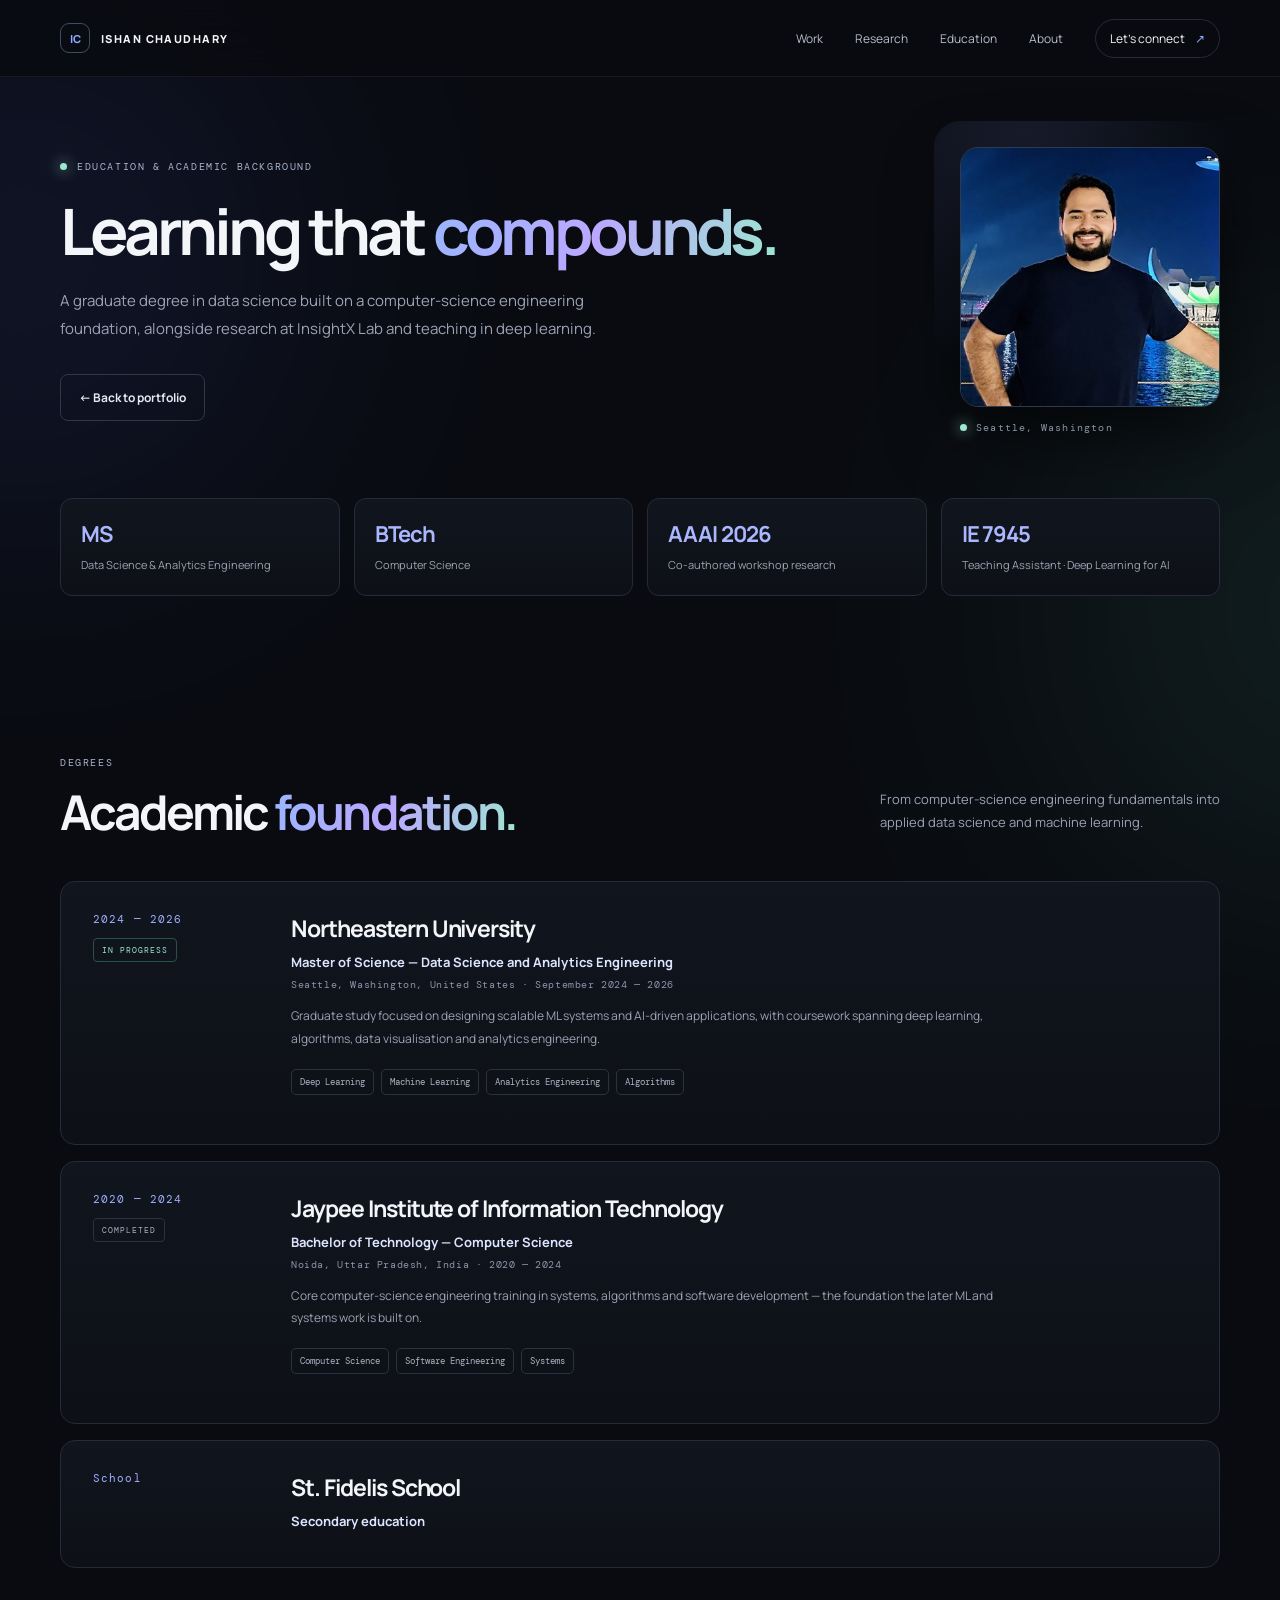
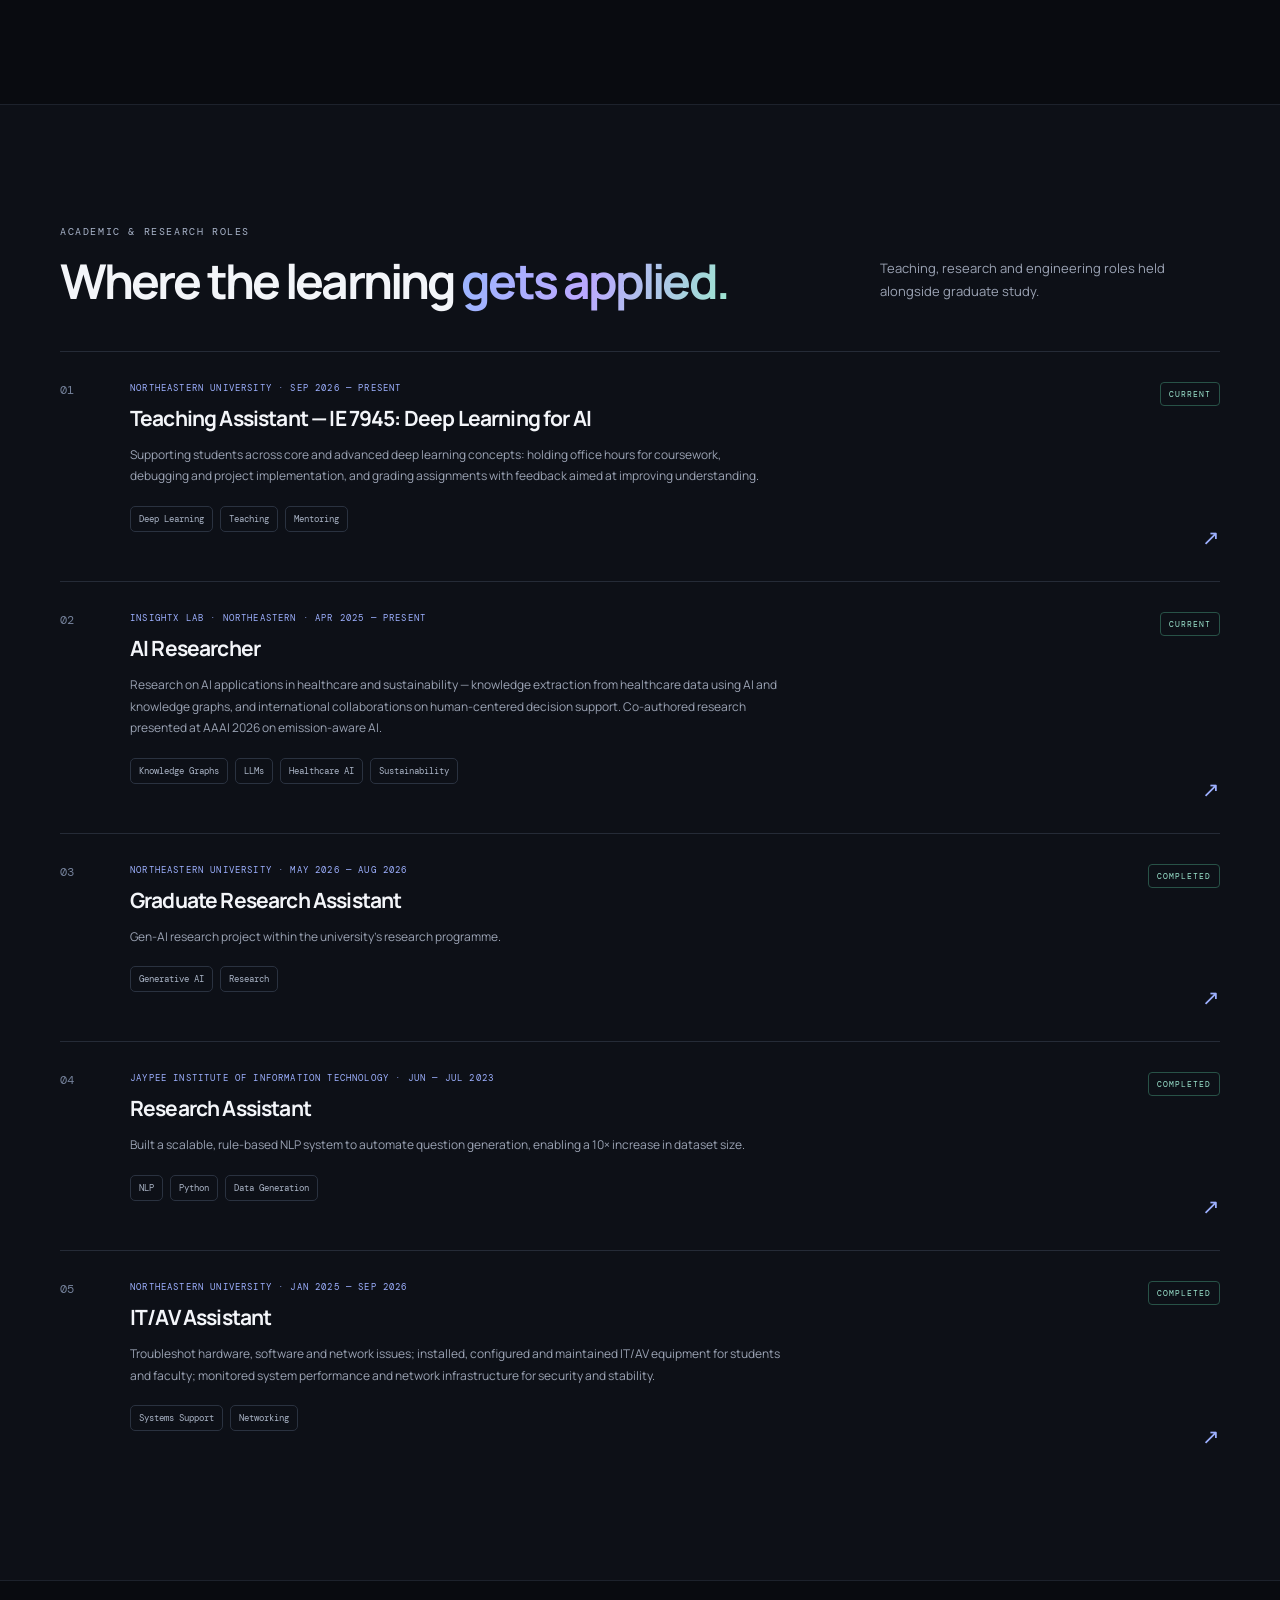
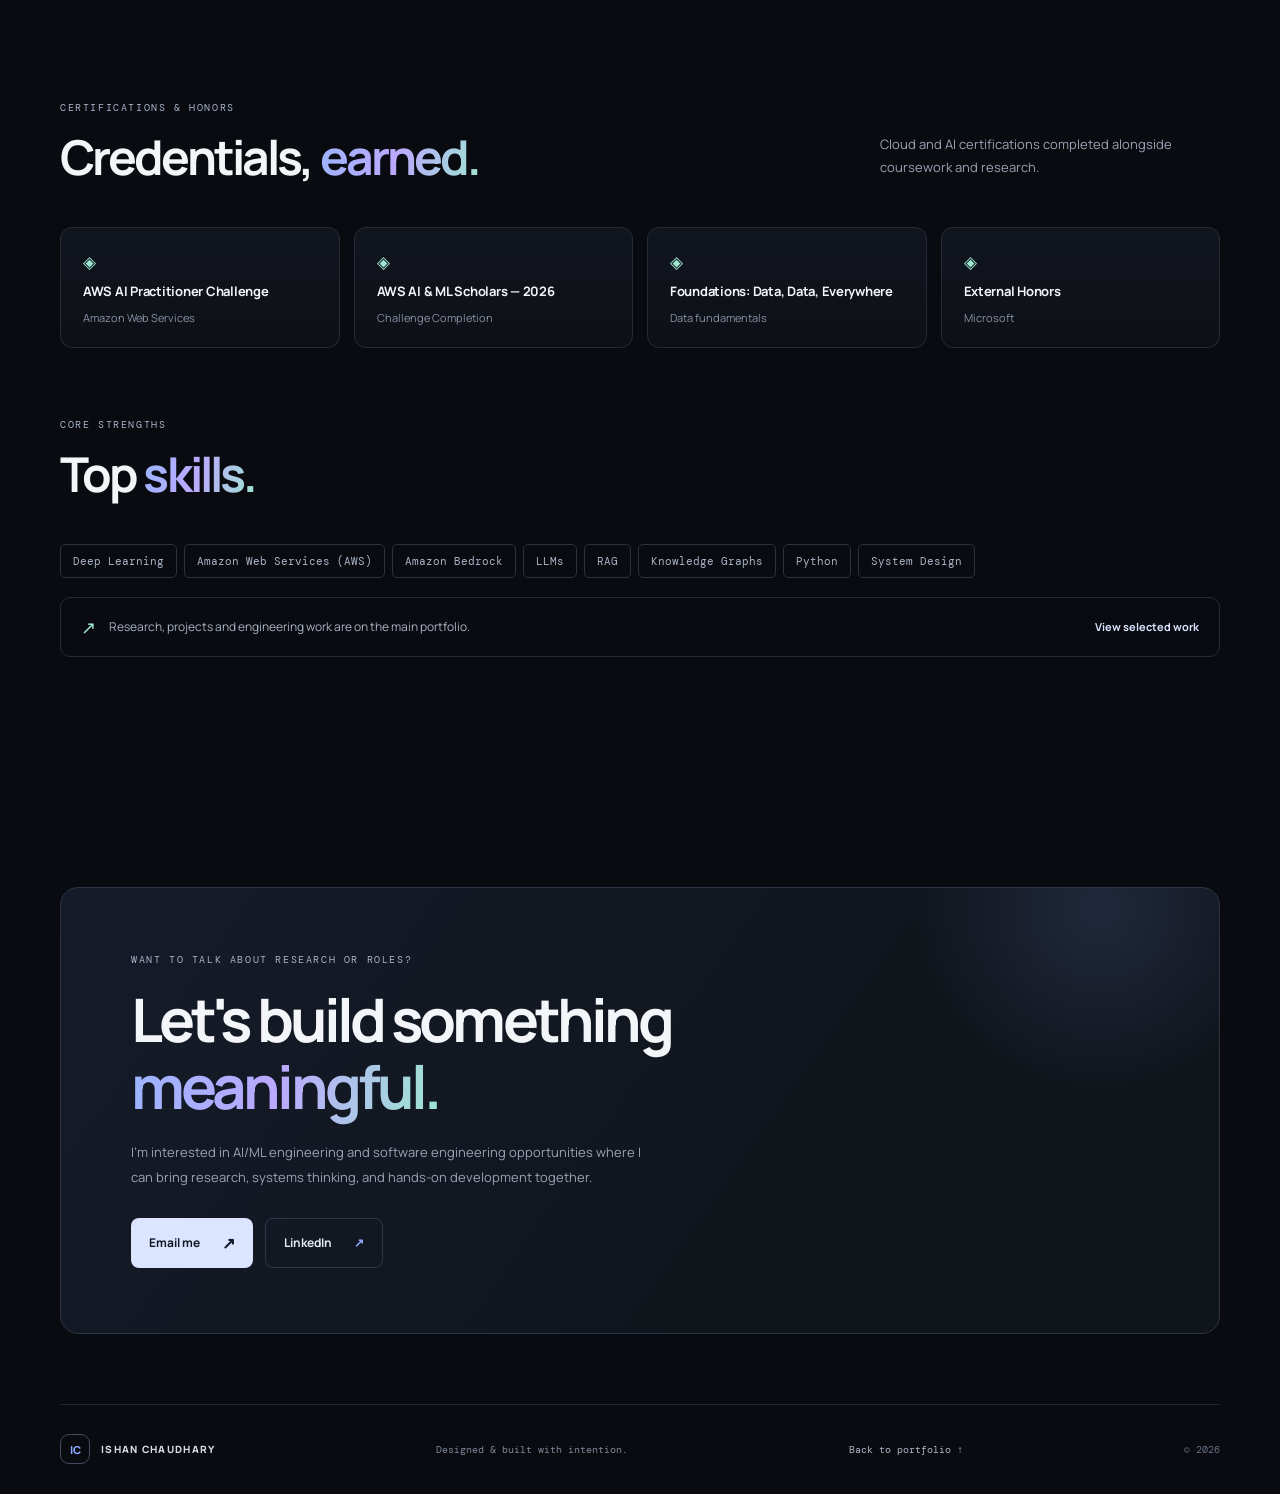
==== education.html @ f647a246 "Add portrait and a dedicated education page - Add a profile portrait to the About section and the ne" ====
<!DOCTYPE html>
<html lang="en">
<head>
  <meta charset="UTF-8" />
  <meta name="viewport" content="width=device-width, initial-scale=1.0" />
  <meta name="description" content="Education, academic roles, research and certifications — Ishan Chaudhary, MS Data Science & Analytics Engineering at Northeastern University." />
  <title>Education | Ishan Chaudhary</title>
  <link rel="preconnect" href="https://fonts.googleapis.com">
  <link rel="preconnect" href="https://fonts.gstatic.com" crossorigin>
  <link href="https://fonts.googleapis.com/css2?family=DM+Mono:wght@400;500&family=Manrope:wght@400;500;600;700;800&display=swap" rel="stylesheet">
  <link rel="canonical" href="https://ishan2oo1.github.io/education.html" />
  <meta name="theme-color" content="#090b10" />
  <meta name="author" content="Ishan Chaudhary" />

  <meta property="og:type" content="profile" />
  <meta property="og:title" content="Education | Ishan Chaudhary" />
  <meta property="og:description" content="MS in Data Science & Analytics Engineering at Northeastern University, academic roles, research and certifications." />
  <meta property="og:url" content="https://ishan2oo1.github.io/education.html" />
  <meta property="og:image" content="https://ishan2oo1.github.io/preview.png" />
  <meta name="twitter:card" content="summary_large_image" />

  <link rel="icon" href="data:image/svg+xml,%3Csvg xmlns='http://www.w3.org/2000/svg' viewBox='0 0 64 64'%3E%3Crect width='64' height='64' rx='14' fill='%23090b10'/%3E%3Crect x='1.5' y='1.5' width='61' height='61' rx='13' fill='none' stroke='%23424b61' stroke-width='3'/%3E%3Ctext x='32' y='43' font-family='Helvetica,Arial,sans-serif' font-size='27' font-weight='bold' fill='%238da9ff' text-anchor='middle'%3EIC%3C/text%3E%3C/svg%3E" />
  <link rel="stylesheet" href="styles.css" />
  <noscript>
    <style>.reveal{opacity:1!important;transform:none!important}.ticker-track{animation:none}</style>
  </noscript>
</head>
<body>
  <a class="skip-link" href="#main">Skip to content</a>
  <div class="ambient ambient-one"></div><div class="ambient ambient-two"></div>

  <header class="nav-wrap">
    <nav class="nav container">
      <a class="brand" href="index.html"><span class="brand-mark">IC</span><span>ISHAN CHAUDHARY</span></a>
      <div class="nav-links">
        <a href="index.html#work">Work</a><a href="index.html#research">Research</a>
        <a href="education.html" aria-current="page">Education</a><a href="index.html#about">About</a>
        <a href="index.html#contact" class="nav-cta">Let's connect <span>↗</span></a>
      </div>
      <button class="menu-toggle" aria-label="Toggle navigation">☰</button>
    </nav>
  </header>

  <main id="main">

    <!-- ===== Page header ===== -->
    <section class="section container page-head-section">
      <div class="page-head reveal">
        <div class="page-head-copy">
          <div class="eyebrow"><span class="status-dot"></span> EDUCATION &amp; ACADEMIC BACKGROUND</div>
          <h1 class="page-title">Learning that <span class="gradient-text">compounds.</span></h1>
          <p class="page-lede">A graduate degree in data science built on a computer-science engineering foundation, alongside research at InsightX Lab and teaching in deep learning.</p>
          <a class="button button-ghost page-back" href="index.html">← Back to portfolio</a>
        </div>
        <figure class="portrait portrait-lg">
          <img src="profile.jpg" srcset="profile-sm.jpg 400w, profile.jpg 800w"
               sizes="(max-width:800px) 180px, 260px" width="800" height="800"
               loading="eager" decoding="async" alt="Ishan Chaudhary" />
          <figcaption><span class="portrait-dot"></span>Seattle, Washington</figcaption>
        </figure>
      </div>

      <div class="edu-stats reveal">
        <div class="edu-stat"><b>MS</b><span>Data Science &amp; Analytics Engineering</span></div>
        <div class="edu-stat"><b>BTech</b><span>Computer Science</span></div>
        <div class="edu-stat"><b>AAAI 2026</b><span>Co-authored workshop research</span></div>
        <div class="edu-stat"><b>IE 7945</b><span>Teaching Assistant · Deep Learning for AI</span></div>
      </div>
    </section>

    <!-- ===== Degrees ===== -->
    <section class="section container" id="degrees">
      <div class="section-head reveal">
        <div><div class="eyebrow">DEGREES</div><h2>Academic <span class="gradient-text">foundation.</span></h2></div>
        <p>From computer-science engineering fundamentals into applied data science and machine learning.</p>
      </div>

      <article class="edu-card reveal">
        <div class="edu-card-side">
          <span class="edu-years">2024 — 2026</span>
          <span class="edu-badge">IN PROGRESS</span>
        </div>
        <div class="edu-card-main">
          <h3>Northeastern University</h3>
          <p class="edu-degree">Master of Science — Data Science and Analytics Engineering</p>
          <p class="edu-place">Seattle, Washington, United States · September 2024 — 2026</p>
          <p>Graduate study focused on designing scalable ML systems and AI-driven applications, with coursework spanning deep learning, algorithms, data visualisation and analytics engineering.</p>
          <div class="tags"><span>Deep Learning</span><span>Machine Learning</span><span>Analytics Engineering</span><span>Algorithms</span></div>
        </div>
      </article>

      <article class="edu-card reveal">
        <div class="edu-card-side">
          <span class="edu-years">2020 — 2024</span>
          <span class="edu-badge edu-badge-done">COMPLETED</span>
        </div>
        <div class="edu-card-main">
          <h3>Jaypee Institute of Information Technology</h3>
          <p class="edu-degree">Bachelor of Technology — Computer Science</p>
          <p class="edu-place">Noida, Uttar Pradesh, India · 2020 — 2024</p>
          <p>Core computer-science engineering training in systems, algorithms and software development — the foundation the later ML and systems work is built on.</p>
          <div class="tags"><span>Computer Science</span><span>Software Engineering</span><span>Systems</span></div>
        </div>
      </article>

      <article class="edu-card reveal">
        <div class="edu-card-side">
          <span class="edu-years">School</span>
        </div>
        <div class="edu-card-main">
          <h3>St. Fidelis School</h3>
          <p class="edu-degree">Secondary education</p>
        </div>
      </article>
    </section>

    <!-- ===== Academic & research roles ===== -->
    <section class="section research-section" id="roles"><div class="container">
      <div class="section-head reveal">
        <div><div class="eyebrow">ACADEMIC &amp; RESEARCH ROLES</div><h2>Where the learning <span class="gradient-text">gets applied.</span></h2></div>
        <p>Teaching, research and engineering roles held alongside graduate study.</p>
      </div>

      <article class="research-card reveal">
        <div class="research-index">01</div>
        <div class="research-main">
          <div class="research-kicker">NORTHEASTERN UNIVERSITY · SEP 2026 — PRESENT</div>
          <h3>Teaching Assistant — IE 7945: Deep Learning for AI</h3>
          <p>Supporting students across core and advanced deep learning concepts: holding office hours for coursework, debugging and project implementation, and grading assignments with feedback aimed at improving understanding.</p>
          <div class="tags"><span>Deep Learning</span><span>Teaching</span><span>Mentoring</span></div>
        </div>
        <div class="research-side"><span class="research-status">CURRENT</span><span class="research-arrow">↗</span></div>
      </article>

      <article class="research-card reveal">
        <div class="research-index">02</div>
        <div class="research-main">
          <div class="research-kicker">INSIGHTX LAB · NORTHEASTERN · APR 2025 — PRESENT</div>
          <h3>AI Researcher</h3>
          <p>Research on AI applications in healthcare and sustainability — knowledge extraction from healthcare data using AI and knowledge graphs, and international collaborations on human-centered decision support. Co-authored research presented at AAAI 2026 on emission-aware AI.</p>
          <div class="tags"><span>Knowledge Graphs</span><span>LLMs</span><span>Healthcare AI</span><span>Sustainability</span></div>
        </div>
        <div class="research-side"><span class="research-status">CURRENT</span><span class="research-arrow">↗</span></div>
      </article>

      <article class="research-card reveal">
        <div class="research-index">03</div>
        <div class="research-main">
          <div class="research-kicker">NORTHEASTERN UNIVERSITY · MAY 2026 — AUG 2026</div>
          <h3>Graduate Research Assistant</h3>
          <p>Gen-AI research project within the university's research programme.</p>
          <div class="tags"><span>Generative AI</span><span>Research</span></div>
        </div>
        <div class="research-side"><span class="research-status">COMPLETED</span><span class="research-arrow">↗</span></div>
      </article>

      <article class="research-card reveal">
        <div class="research-index">04</div>
        <div class="research-main">
          <div class="research-kicker">JAYPEE INSTITUTE OF INFORMATION TECHNOLOGY · JUN — JUL 2023</div>
          <h3>Research Assistant</h3>
          <p>Built a scalable, rule-based NLP system to automate question generation, enabling a 10× increase in dataset size.</p>
          <div class="tags"><span>NLP</span><span>Python</span><span>Data Generation</span></div>
        </div>
        <div class="research-side"><span class="research-status">COMPLETED</span><span class="research-arrow">↗</span></div>
      </article>

      <article class="research-card reveal">
        <div class="research-index">05</div>
        <div class="research-main">
          <div class="research-kicker">NORTHEASTERN UNIVERSITY · JAN 2025 — SEP 2026</div>
          <h3>IT/AV Assistant</h3>
          <p>Troubleshot hardware, software and network issues; installed, configured and maintained IT/AV equipment for students and faculty; monitored system performance and network infrastructure for security and stability.</p>
          <div class="tags"><span>Systems Support</span><span>Networking</span></div>
        </div>
        <div class="research-side"><span class="research-status">COMPLETED</span><span class="research-arrow">↗</span></div>
      </article>
    </div></section>

    <!-- ===== Certifications ===== -->
    <section class="section container" id="certifications">
      <div class="section-head reveal">
        <div><div class="eyebrow">CERTIFICATIONS &amp; HONORS</div><h2>Credentials, <span class="gradient-text">earned.</span></h2></div>
        <p>Cloud and AI certifications completed alongside coursework and research.</p>
      </div>
      <div class="cert-grid">
        <div class="cert-card reveal"><span class="cert-mark">◈</span><b>AWS AI Practitioner Challenge</b><small>Amazon Web Services</small></div>
        <div class="cert-card reveal"><span class="cert-mark">◈</span><b>AWS AI &amp; ML Scholars — 2026</b><small>Challenge Completion</small></div>
        <div class="cert-card reveal"><span class="cert-mark">◈</span><b>Foundations: Data, Data, Everywhere</b><small>Data fundamentals</small></div>
        <div class="cert-card reveal"><span class="cert-mark">◈</span><b>External Honors</b><small>Microsoft</small></div>
      </div>

      <div class="section-head reveal" style="margin-top:70px">
        <div><div class="eyebrow">CORE STRENGTHS</div><h2>Top <span class="gradient-text">skills.</span></h2></div>
      </div>
      <div class="tags tags-lg reveal">
        <span>Deep Learning</span><span>Amazon Web Services (AWS)</span><span>Amazon Bedrock</span>
        <span>LLMs</span><span>RAG</span><span>Knowledge Graphs</span><span>Python</span><span>System Design</span>
      </div>

      <div class="projects-note reveal">
        <span class="note-icon">↗</span>
        <p>Research, projects and engineering work are on the main portfolio.</p>
        <a href="index.html#work">View selected work</a>
      </div>
    </section>

    <!-- ===== Contact ===== -->
    <section class="section container" id="contact"><div class="contact-panel reveal">
      <div class="contact-orb"></div>
      <div class="eyebrow">WANT TO TALK ABOUT RESEARCH OR ROLES?</div>
      <h2>Let's build something<br><span class="gradient-text">meaningful.</span></h2>
      <p>I'm interested in AI/ML engineering and software engineering opportunities where I can bring research, systems thinking, and hands-on development together.</p>
      <div class="contact-actions">
        <a class="button button-primary" href="mailto:ishannortheastern@gmail.com">Email me <span>↗</span></a>
        <a class="button button-ghost" href="https://www.linkedin.com/in/ishan-chaudhary01" target="_blank" rel="noreferrer">LinkedIn <span>↗</span></a>
      </div>
    </div></section>

  </main>

  <footer class="footer container">
    <a class="brand" href="index.html"><span class="brand-mark">IC</span><span>ISHAN CHAUDHARY</span></a>
    <span>Designed &amp; built with intention.</span>
    <a href="index.html">Back to portfolio ↑</a>
    <span class="copyright">© <span id="year"></span></span>
  </footer>

  <script src="script.js" defer></script>
</body>
</html>
---- styles.css ----
:root{--bg:#090b10;--panel:#10131b;--panel2:#141925;--text:#f3f5f9;--muted:#9ba3b4;--line:#252b38;--blue:#8da9ff;--mint:#9de6d0;--violet:#b6a4ff;--font:'Manrope',sans-serif;--mono:'DM Mono',monospace}
*{box-sizing:border-box}html{scroll-behavior:smooth;scroll-padding-top:90px}body{margin:0;background:var(--bg);color:var(--text);font-family:var(--font);overflow-x:hidden}a{color:inherit;text-decoration:none}.container{width:min(1160px,calc(100% - 48px));margin-inline:auto}.ambient{position:absolute;width:520px;height:520px;border-radius:50%;filter:blur(140px);opacity:.12;pointer-events:none}.ambient-one{background:#566bff;top:0;left:-240px}.ambient-two{background:#5bcbb2;top:350px;right:-320px}
.nav-wrap{position:sticky;top:0;z-index:10;background:rgba(9,11,16,.78);backdrop-filter:blur(18px);border-bottom:1px solid rgba(255,255,255,.06)}.nav{height:76px;display:flex;align-items:center;justify-content:space-between}.brand{display:flex;align-items:center;gap:11px;font-size:11px;font-weight:800;letter-spacing:.13em}.brand-mark{display:grid;place-items:center;width:30px;height:30px;border:1px solid #424b61;border-radius:9px;color:var(--blue);font-size:11px;letter-spacing:0}.nav-links{display:flex;align-items:center;gap:32px;color:#b7becc;font-size:12px}.nav-links a:hover,.footer a:hover{color:#fff}.nav-cta{padding:10px 14px;border:1px solid var(--line);border-radius:99px;color:var(--text)!important}.nav-cta span{color:var(--blue);margin-left:8px}.menu-toggle{display:none;background:none;border:0;color:white;font-size:22px}
.hero{min-height:690px;display:grid;grid-template-columns:1.05fr .95fr;align-items:center;gap:30px;padding-top:60px;padding-bottom:80px}.eyebrow{font:10px var(--mono);letter-spacing:.16em;color:#a9b4ca;display:flex;align-items:center;gap:10px}.status-dot{width:7px;height:7px;border-radius:50%;background:var(--mint);box-shadow:0 0 14px #9de6d0}.hero h1{font-size:clamp(42px,5.3vw,70px);line-height:1.12;letter-spacing:-.065em;margin:24px 0 22px;font-weight:700}.gradient-text{background:linear-gradient(105deg,#9db4ff 5%,#bba8ff 48%,#9de6d0 100%);-webkit-background-clip:text;background-clip:text;color:transparent}.hero-sub{max-width:540px;color:var(--muted);font-size:15px;line-height:1.9}.hero-actions{display:flex;gap:12px;margin-top:32px}.button{display:inline-flex;align-items:center;gap:22px;padding:14px 18px;border-radius:8px;font-size:12px;font-weight:700;transition:transform .2s,border-color .2s}.button:hover{transform:translateY(-2px)}.button-primary{background:#dce5ff;color:#111522}.button-primary span{font-size:16px}.button-ghost{border:1px solid #303746;color:#e5e8ef}.button-ghost span{color:var(--blue)}.hero-meta{display:flex;align-items:center;gap:12px;color:#7f899b;font:10px var(--mono);margin-top:38px}.meta-divider{height:14px;width:1px;background:#343b49}
.hero-art{height:460px;position:relative;display:grid;place-items:center}.orbital{position:absolute;border:1px solid rgba(143,165,255,.17);border-radius:50%;transform:rotate(-28deg)}.orbital-a{width:440px;height:300px}.orbital-b{width:360px;height:460px;transform:rotate(52deg);border-color:rgba(157,230,208,.13)}.core-card{width:290px;height:330px;position:relative;z-index:2;padding:20px;border-radius:18px;border:1px solid #30394d;background:linear-gradient(145deg,rgba(25,31,46,.96),rgba(13,16,24,.95));box-shadow:0 30px 90px #0008, inset 0 1px #ffffff12;display:flex;flex-direction:column;justify-content:space-between}.core-top,.core-bottom{display:flex;justify-content:space-between;font:9px var(--mono);letter-spacing:.08em;color:#8895ad}.live-pill{color:var(--mint)}.core-symbol{font-size:70px;line-height:1;color:#a8b8ff;text-shadow:0 0 40px #849cff55}.core-title{font-size:30px;line-height:1.15;letter-spacing:-.06em;font-weight:800}.core-title span{color:#aab7ff}.core-bottom{border-top:1px solid #2c3443;padding-top:12px}.float-chip{position:absolute;z-index:3;background:#151a25;border:1px solid #303849;border-radius:10px;padding:12px 14px;color:#dce1ec;font-size:11px;box-shadow:0 12px 35px #0005}.chip-icon{color:var(--mint);margin-right:9px}.chip-a{top:65px;right:2px}.chip-b{bottom:80px;left:0}.chip-c{bottom:20px;right:40px}
.ticker{overflow:hidden;border-block:1px solid #202531;background:#0d1017;padding:18px 0}.ticker-track{display:flex;align-items:center;gap:30px;width:max-content;animation:scroll 35s linear infinite;font:10px var(--mono);letter-spacing:.15em;color:#8b95a8}.ticker i{font-style:normal;color:#9dafff;font-size:14px}@keyframes scroll{to{transform:translateX(-50%)}}
.section{padding-top:120px;padding-bottom:40px}.section-head{display:flex;justify-content:space-between;align-items:end;margin-bottom:42px;gap:35px}.section-head h2,.about-layout h2{font-size:clamp(34px,4vw,48px);letter-spacing:-.06em;line-height:1.16;margin:15px 0 0}.section-head>p{max-width:340px;color:var(--muted);font-size:13px;line-height:1.8;margin:0 0 5px}.projects-grid{display:grid;grid-template-columns:1fr 1fr;gap:18px}.project-card{border:1px solid var(--line);border-radius:15px;background:linear-gradient(180deg,#11151e,#0d1016);overflow:hidden;transition:transform .25s,border-color .25s}.project-card:hover{transform:translateY(-4px);border-color:#48536a}.project-featured{grid-column:span 2;display:grid;grid-template-columns:1.03fr .97fr}.project-visual{height:245px;position:relative;overflow:hidden;background:#141a27;border-bottom:1px solid #242b39}.project-featured .project-visual{height:100%;min-height:300px;border:0;border-right:1px solid #242b39}.visual-label{position:absolute;top:17px;left:18px;font:9px var(--mono);letter-spacing:.12em;color:#7f8ca5}.graph-visual{background:radial-gradient(ellipse at center,#202a42 0%,#121824 60%,#0d1119 100%)}.graph-lines{position:absolute;inset:0;background-image:linear-gradient(30deg,transparent 48%,#5e79a433 49%,#5e79a433 50%,transparent 51%),linear-gradient(150deg,transparent 48%,#5e79a433 49%,#5e79a433 50%,transparent 51%);background-size:100px 90px;opacity:.65}.graph-node{position:absolute;border:1px solid #687eae;background:#1b2940;border-radius:50px;padding:10px 15px;font:10px var(--mono);color:#d7e2ff;box-shadow:0 0 25px #6e8bff18}.node-center{left:44%;top:44%;background:#647fe0;color:#101522;border:0;font-weight:500}.node-1{top:24%;left:16%}.node-2{top:26%;right:14%}.node-3{bottom:18%;left:18%}.node-4{bottom:20%;right:17%;border-color:#68bba8;color:#b8f0df;background:#18332f}.project-info{padding:24px}.project-featured .project-info{padding:32px}.project-top{display:flex;justify-content:space-between;align-items:center}.project-type{font:9px var(--mono);letter-spacing:.13em;color:#8793a8}.project-arrow{color:#9dafff;font-size:20px}.project-info h3{font-size:25px;letter-spacing:-.05em;margin:15px 0 10px}.project-info p{font-size:12px;color:var(--muted);line-height:1.8;margin:0;max-width:510px}.tags{display:flex;flex-wrap:wrap;gap:7px;margin:19px 0}.tags span{font:9px var(--mono);color:#aab4c6;border:1px solid #2a3240;border-radius:5px;padding:6px 8px}.text-link{display:inline-flex;gap:10px;align-items:center;font-size:11px;font-weight:700;color:#d8e1ff;margin-top:7px}.text-link span{color:var(--blue)}.system-visual{background:radial-gradient(ellipse at 50% 80%,#24314b,#11151e 65%)}.system-stack{position:absolute;top:62px;left:50%;transform:translateX(-50%);width:70%;display:flex;flex-direction:column;align-items:center;gap:9px;color:#7d91c3;font:11px var(--mono)}.stack-box{width:100%;text-align:center;border:1px solid #394761;background:#1a2332;border-radius:6px;padding:11px}.stack-row{display:flex;gap:9px;width:100%}.stack-accent{border-color:#6d9b93;background:#1a302d;color:#b5ecdd}.airport-visual{background:radial-gradient(ellipse at center,#1b2c2d,#10151a 70%)}.dashboard{position:absolute;left:15%;right:15%;top:55px;bottom:20px;border:1px solid #33474a;border-radius:9px;background:#111c20;padding:13px;box-shadow:0 15px 45px #0004}.dash-top{display:flex;justify-content:space-between;font:8px var(--mono);color:#91b6ad}.dash-dot{width:5px;height:5px;background:#9de6d0;border-radius:50%}.dash-stat{display:flex;flex-direction:column;margin-top:15px;gap:4px}.dash-stat b{font-size:14px}.dash-stat span{font-size:9px;color:#8ca39e}.bars{height:80px;display:flex;align-items:end;gap:8px;margin-top:15px}.bars i{flex:1;background:linear-gradient(#9de6d0,#3b8175);border-radius:3px 3px 0 0;opacity:.8}.dash-line{height:1px;background:#324447;margin-top:12px}.vision-visual{background:radial-gradient(ellipse at center,#29233b,#11141c 70%)}.vision-frame{position:absolute;left:20%;right:20%;top:54px;bottom:22px;border:1px solid #6a5a91;border-radius:8px;background:linear-gradient(135deg,#171725,#211c30)}.vision-box{position:absolute;left:23%;top:20%;width:52%;height:55%;border:1px solid #b9a3ff;box-shadow:0 0 20px #b9a3ff20}.vision-box span{position:absolute;top:-18px;left:0;font:8px var(--mono);color:#c5b7ff}.vision-cross{position:absolute;left:49%;top:43%;color:#9e8be5;font-size:18px}.vision-caption{position:absolute;bottom:12px;left:12px;font:8px var(--mono);color:#9c92ba}.projects-note{display:flex;align-items:center;gap:13px;border:1px solid var(--line);border-radius:10px;margin-top:18px;padding:17px 20px;color:#aab3c3;font-size:12px}.note-icon{color:var(--mint);font-size:18px}.projects-note p{flex:1;margin:0}.projects-note a{font-weight:700;color:#dce4ff;font-size:11px}
.research-section{background:#0d1017;border-block:1px solid #1d222c;margin-top:80px;padding-bottom:100px}.research-card{display:grid;grid-template-columns:50px 1fr 100px;gap:20px;padding:30px 0;border-top:1px solid #252b37}.research-index{font:12px var(--mono);color:#74819a}.research-kicker{font:9px var(--mono);letter-spacing:.13em;color:#9db0ff}.research-main h3{font-size:21px;letter-spacing:-.04em;margin:10px 0}.research-main p{font-size:12px;line-height:1.8;color:var(--muted);max-width:650px}.research-side{display:flex;flex-direction:column;align-items:end;justify-content:space-between}.research-status{font:8px var(--mono);letter-spacing:.12em;color:var(--mint);border:1px solid #285247;border-radius:4px;padding:6px 8px}.research-arrow{font-size:21px;color:#9db0ff}
.about-layout{display:grid;grid-template-columns:1fr 1fr;gap:80px;padding:35px 0}.about-copy>p{font-size:13px;line-height:1.9;color:var(--muted)}.about-details{display:grid;gap:18px;margin-top:30px}.about-details>div{display:flex;flex-direction:column;gap:5px;border-left:1px solid #3d4b67;padding-left:14px}.detail-label{font:9px var(--mono);letter-spacing:.12em;color:#9dafff}.about-details b{font-size:12px}.about-details small{font-size:11px;color:#8993a5}
.contact-panel{position:relative;overflow:hidden;border:1px solid #2b3445;border-radius:18px;background:linear-gradient(125deg,#151b29,#10151c 65%);padding:65px 70px;margin:70px 0 30px}.contact-orb{position:absolute;width:400px;height:400px;right:-80px;top:-180px;border-radius:50%;background:radial-gradient(circle,#849cff24,transparent 65%);pointer-events:none}.contact-panel h2{font-size:clamp(40px,5vw,60px);letter-spacing:-.065em;line-height:1.12;margin:20px 0}.contact-panel>p{max-width:530px;color:var(--muted);font-size:13px;line-height:1.9}.contact-actions{display:flex;gap:12px;margin-top:28px}.footer{min-height:90px;display:flex;align-items:center;justify-content:space-between;gap:20px;color:#7f899a;font:10px var(--mono);border-top:1px solid #202531}.footer .brand{color:#d7dce7;font:800 10px var(--font)}.footer>a:not(.brand){color:#aeb7c8}.copyright{color:#667184}
.reveal{opacity:0;transform:translateY(18px);transition:opacity .7s ease,transform .7s ease}.reveal.visible{opacity:1;transform:translateY(0)}
@media(max-width:800px){.hero{grid-template-columns:1fr;padding-top:70px;min-height:auto}.hero-art{height:390px;max-width:500px;width:100%;margin:0 auto}.hero h1{font-size:clamp(40px,8vw,62px)}.section{padding-top:85px}.section-head{align-items:start;flex-direction:column;gap:16px}.project-featured{grid-column:span 2;grid-template-columns:1fr}.project-featured .project-visual{height:250px;min-height:0;border-right:0;border-bottom:1px solid #242b39}.about-layout{grid-template-columns:1fr;gap:28px}.contact-panel{padding:45px 35px}.footer{flex-wrap:wrap;padding:25px 0}.research-card{grid-template-columns:30px 1fr 70px;gap:12px}}
@media(max-width:560px){.container{width:calc(100% - 32px)}.nav{height:65px}.nav-links{display:none;position:absolute;top:65px;left:0;right:0;background:#0d1017;padding:20px 24px;flex-direction:column;align-items:start;border-bottom:1px solid var(--line)}.nav-links.open{display:flex}.menu-toggle{display:block}.hero{padding-top:55px;padding-bottom:55px}.hero h1{font-size:42px}.hero-sub{font-size:13px}.hero-art{height:330px;transform:scale(.88);transform-origin:center}.core-card{width:255px;height:290px}.core-title{font-size:26px}.orbital-a{width:350px;height:250px}.orbital-b{height:360px}.chip-a{right:-8px;top:38px}.chip-b{left:-8px;bottom:65px}.chip-c{right:5px;bottom:15px}.projects-grid{grid-template-columns:1fr}.project-featured{grid-column:auto}.project-featured .project-visual{height:220px}.project-info,.project-featured .project-info{padding:22px}.project-visual{height:220px}.section-head h2,.about-layout h2{font-size:36px}.research-card{grid-template-columns:24px 1fr}.research-side{grid-column:2;flex-direction:row;align-items:center;justify-content:start;gap:12px}.contact-panel{padding:35px 24px}.contact-panel h2{font-size:42px}.contact-actions{flex-wrap:wrap}.projects-note{flex-wrap:wrap}.projects-note p{flex-basis:80%}.projects-note a{margin-left:30px}.footer{justify-content:flex-start}.footer>span:nth-child(2){order:3;width:100%}}

.project-actions{display:flex;align-items:center;justify-content:space-between;gap:12px;flex-wrap:wrap;margin-top:8px}
.demo-toggle{font:10px var(--mono);color:#c6d1ff;background:#171e2c;border:1px solid #36415a;border-radius:6px;padding:8px 10px;cursor:pointer;transition:background .2s,border-color .2s}
.demo-toggle:hover{background:#222d42;border-color:#7186c6}.demo-toggle span{color:var(--mint);margin-left:6px}
.project-demo{grid-column:1/-1;border-top:1px solid #30384a;background:linear-gradient(130deg,#111824,#0d1219);padding:22px 24px}
.project-demo[hidden]{display:none}.demo-head{display:flex;justify-content:space-between;align-items:center}.demo-kicker{font:9px var(--mono);letter-spacing:.13em;color:#9de6d0}.demo-close{background:transparent;border:1px solid #333d50;color:#aeb8cc;border-radius:6px;font-size:18px;cursor:pointer;width:28px;height:28px}
.project-demo h4{font-size:17px;letter-spacing:-.03em;margin:12px 0 7px}.project-demo p{font-size:11px;line-height:1.8;color:var(--muted);max-width:720px}.demo-console{display:flex;align-items:center;gap:10px;flex-wrap:wrap;border:1px solid #293345;background:#0a0e15;border-radius:8px;padding:11px 13px;margin-top:15px}.console-prompt{font:15px var(--mono);color:var(--mint)}.demo-prompt{font:10px var(--mono);color:#b6c1d4;flex:1}.demo-run{background:#dce5ff;color:#111522;border:0;border-radius:5px;padding:9px 12px;font-size:10px;font-weight:700;cursor:pointer}.demo-run span{margin-left:7px}.demo-result{font:10px var(--mono);line-height:1.7;color:#9de6d0;border:1px solid #26443f;background:#10201e;border-radius:7px;padding:12px;margin-top:10px}
@media(max-width:560px){.project-demo{padding:18px}.project-actions{align-items:flex-start}.demo-console{align-items:flex-start}.demo-prompt{flex-basis:80%}}

/* --- Accessibility & motion preferences --- */
.skip-link{position:absolute;left:-9999px;top:0;z-index:100;background:#dce5ff;color:#111522;padding:12px 18px;border-radius:0 0 8px 0;font-size:12px;font-weight:700}
.skip-link:focus{left:0}
:focus-visible{outline:2px solid var(--blue);outline-offset:3px;border-radius:4px}
.demo-toggle,.demo-run,.demo-close,.menu-toggle{font-family:inherit}
@media(prefers-reduced-motion:reduce){
  *,*::before,*::after{animation-duration:.001ms!important;animation-iteration-count:1!important;transition-duration:.001ms!important;scroll-behavior:auto!important}
  .reveal{opacity:1;transform:none}
  .ticker-track{animation:none}
}
@media print{
  .nav-wrap,.ticker,.ambient,.skip-link,.demo-toggle,.project-demo,.hero-art{display:none!important}
  body{background:#fff;color:#000}
  .section{padding-top:24px}
}

/* ===== Portrait ===== */
.portrait{margin:34px 0 0;position:relative;width:max-content}
.portrait img{display:block;width:300px;height:300px;max-width:100%;object-fit:cover;border-radius:18px;border:1px solid #30394d;background:#141925;box-shadow:0 26px 70px #0009, inset 0 1px #ffffff12}
.portrait figcaption{display:flex;align-items:center;gap:9px;margin-top:14px;font:10px var(--mono);letter-spacing:.12em;color:#8b95a8}
.portrait-dot{width:7px;height:7px;border-radius:50%;background:var(--mint);box-shadow:0 0 14px #9de6d0;flex:none}
.portrait::after{content:"";position:absolute;inset:-26px -26px 40px -26px;border-radius:26px;background:radial-gradient(circle at 30% 20%,#849cff26,transparent 65%);pointer-events:none;z-index:-1}
.portrait-lg img{width:260px;height:260px}
.detail-link{display:inline-flex;align-items:center;gap:8px;margin-top:9px;font-size:11px;font-weight:700;color:#d8e1ff}
.detail-link span{color:var(--blue)}
.detail-link:hover{color:#fff}

/* ===== Education page ===== */
.page-head-section{padding-top:70px}
.page-head{display:grid;grid-template-columns:1fr auto;gap:60px;align-items:center}
.page-title{font-size:clamp(40px,5.2vw,64px);line-height:1.12;letter-spacing:-.065em;margin:22px 0 20px;font-weight:700}
.page-lede{max-width:560px;color:var(--muted);font-size:15px;line-height:1.9;margin:0}
.page-back{margin-top:30px}
.page-head .portrait{margin-top:0}

.edu-stats{display:grid;grid-template-columns:repeat(4,1fr);gap:14px;margin-top:64px}
.edu-stat{display:flex;flex-direction:column;gap:7px;border:1px solid var(--line);border-radius:12px;background:linear-gradient(180deg,#11151e,#0d1016);padding:20px}
.edu-stat b{font-size:22px;letter-spacing:-.04em;color:#aab7ff}
.edu-stat span{font-size:11px;line-height:1.7;color:var(--muted)}

.edu-card{display:grid;grid-template-columns:170px 1fr;gap:28px;border:1px solid var(--line);border-radius:15px;background:linear-gradient(180deg,#11151e,#0d1016);padding:30px 32px;margin-bottom:16px;transition:border-color .25s,transform .25s}
.edu-card:hover{border-color:#48536a;transform:translateY(-3px)}
.edu-card-side{display:flex;flex-direction:column;align-items:start;gap:12px}
.edu-years{font:11px var(--mono);letter-spacing:.1em;color:#9dafff}
.edu-badge{font:8px var(--mono);letter-spacing:.12em;color:var(--mint);border:1px solid #285247;border-radius:4px;padding:6px 8px}
.edu-badge-done{color:#aab4c6;border-color:#2a3240}
.edu-card-main h3{font-size:23px;letter-spacing:-.045em;margin:0 0 9px}
.edu-degree{font-size:13px;font-weight:700;color:#dce4ff;margin:0 0 7px}
.edu-place{font:10px var(--mono);letter-spacing:.06em;color:#8b95a8;margin:0 0 14px}
.edu-card-main p:not(.edu-degree):not(.edu-place){font-size:12px;line-height:1.85;color:var(--muted);margin:0;max-width:720px}

.cert-grid{display:grid;grid-template-columns:repeat(4,1fr);gap:14px}
.cert-card{display:flex;flex-direction:column;gap:9px;border:1px solid var(--line);border-radius:12px;background:linear-gradient(180deg,#11151e,#0d1016);padding:22px;transition:border-color .25s,transform .25s}
.cert-card:hover{border-color:#48536a;transform:translateY(-3px)}
.cert-mark{color:var(--mint);font-size:17px}
.cert-card b{font-size:13px;letter-spacing:-.02em;line-height:1.5}
.cert-card small{font-size:11px;color:#8993a5}
.tags-lg span{font-size:11px;padding:9px 12px}

@media(max-width:800px){
  .page-head{grid-template-columns:1fr;gap:34px}
  .page-head .portrait{order:-1}
  .edu-stats{grid-template-columns:1fr 1fr;margin-top:46px}
  .cert-grid{grid-template-columns:1fr 1fr}
  .edu-card{grid-template-columns:1fr;gap:16px;padding:26px}
  .edu-card-side{flex-direction:row;align-items:center;gap:14px}
  .portrait img{width:240px;height:240px}
  .portrait-lg img{width:220px;height:220px}
}
@media(max-width:560px){
  .edu-stats,.cert-grid{grid-template-columns:1fr}
  .page-head-section{padding-top:50px}
  .portrait img,.portrait-lg img{width:180px;height:180px}
  .edu-card{padding:22px}
  .edu-card-main h3{font-size:20px}
}
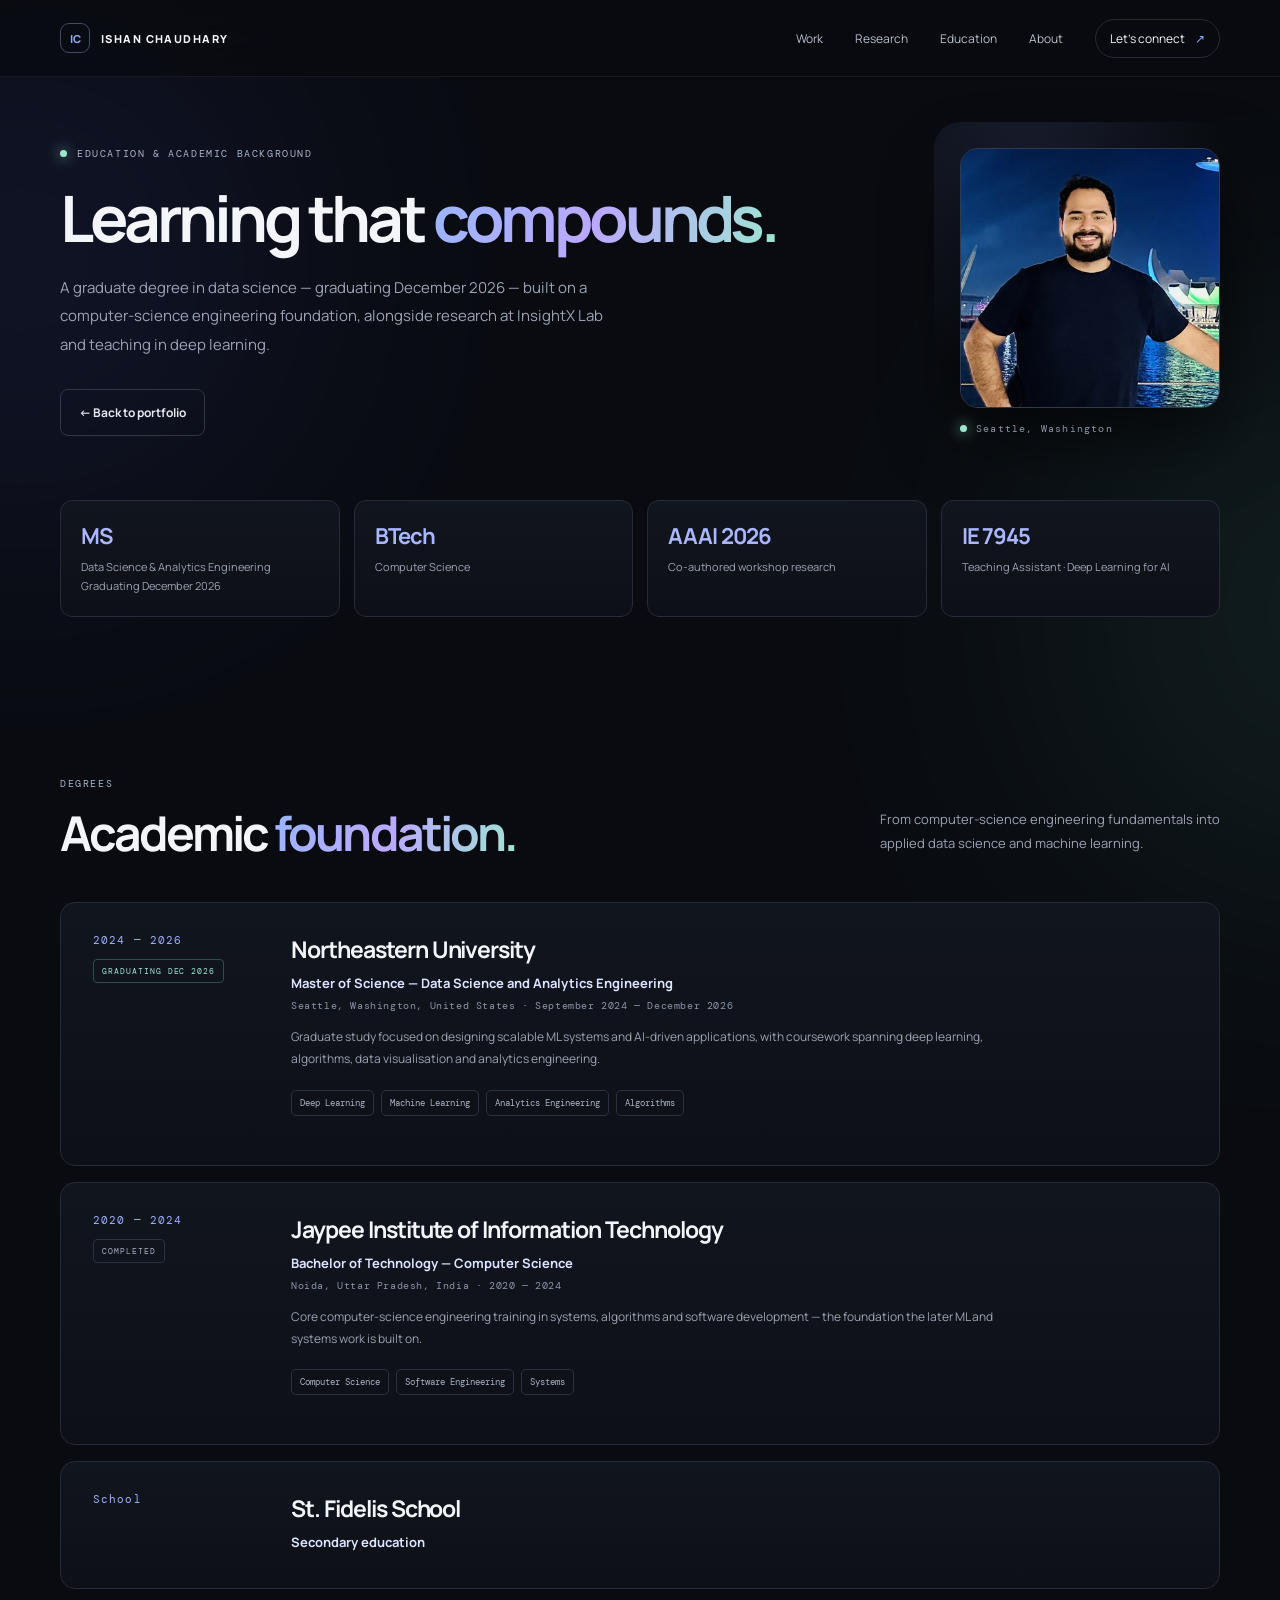
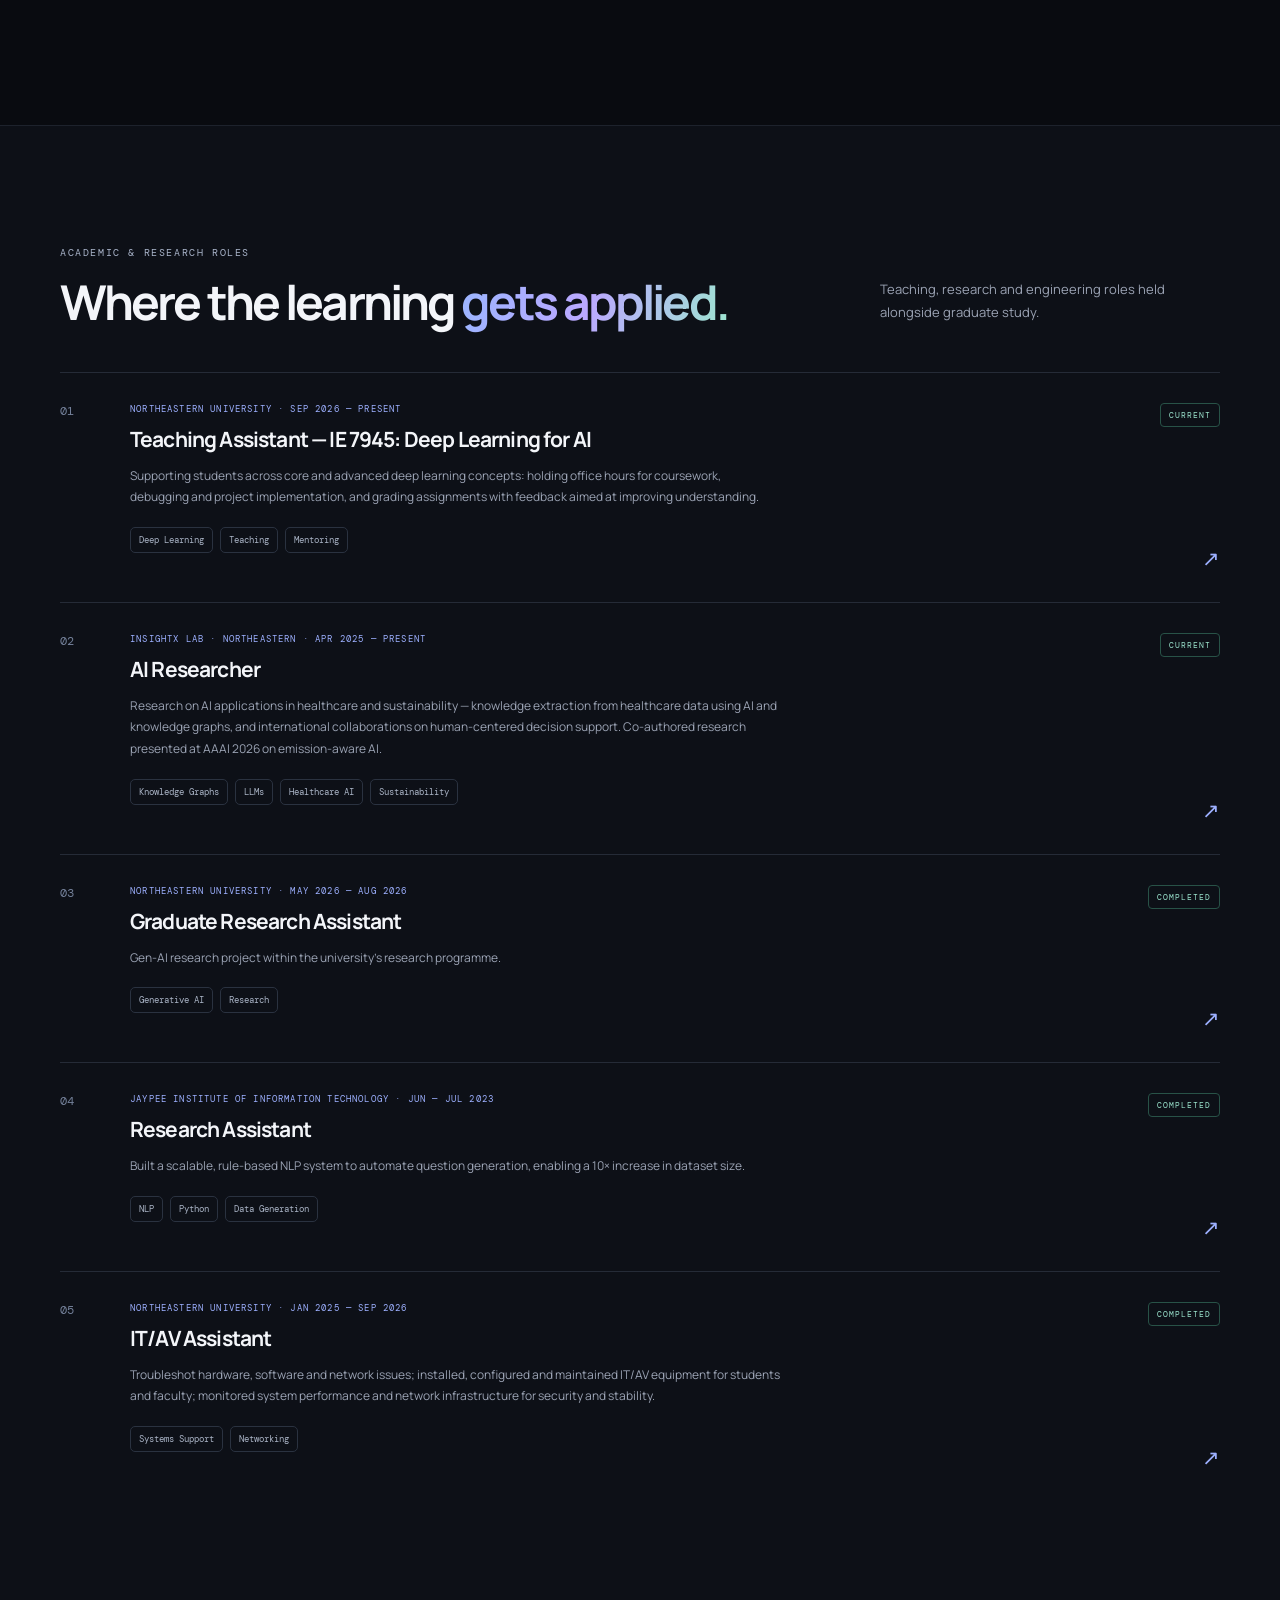
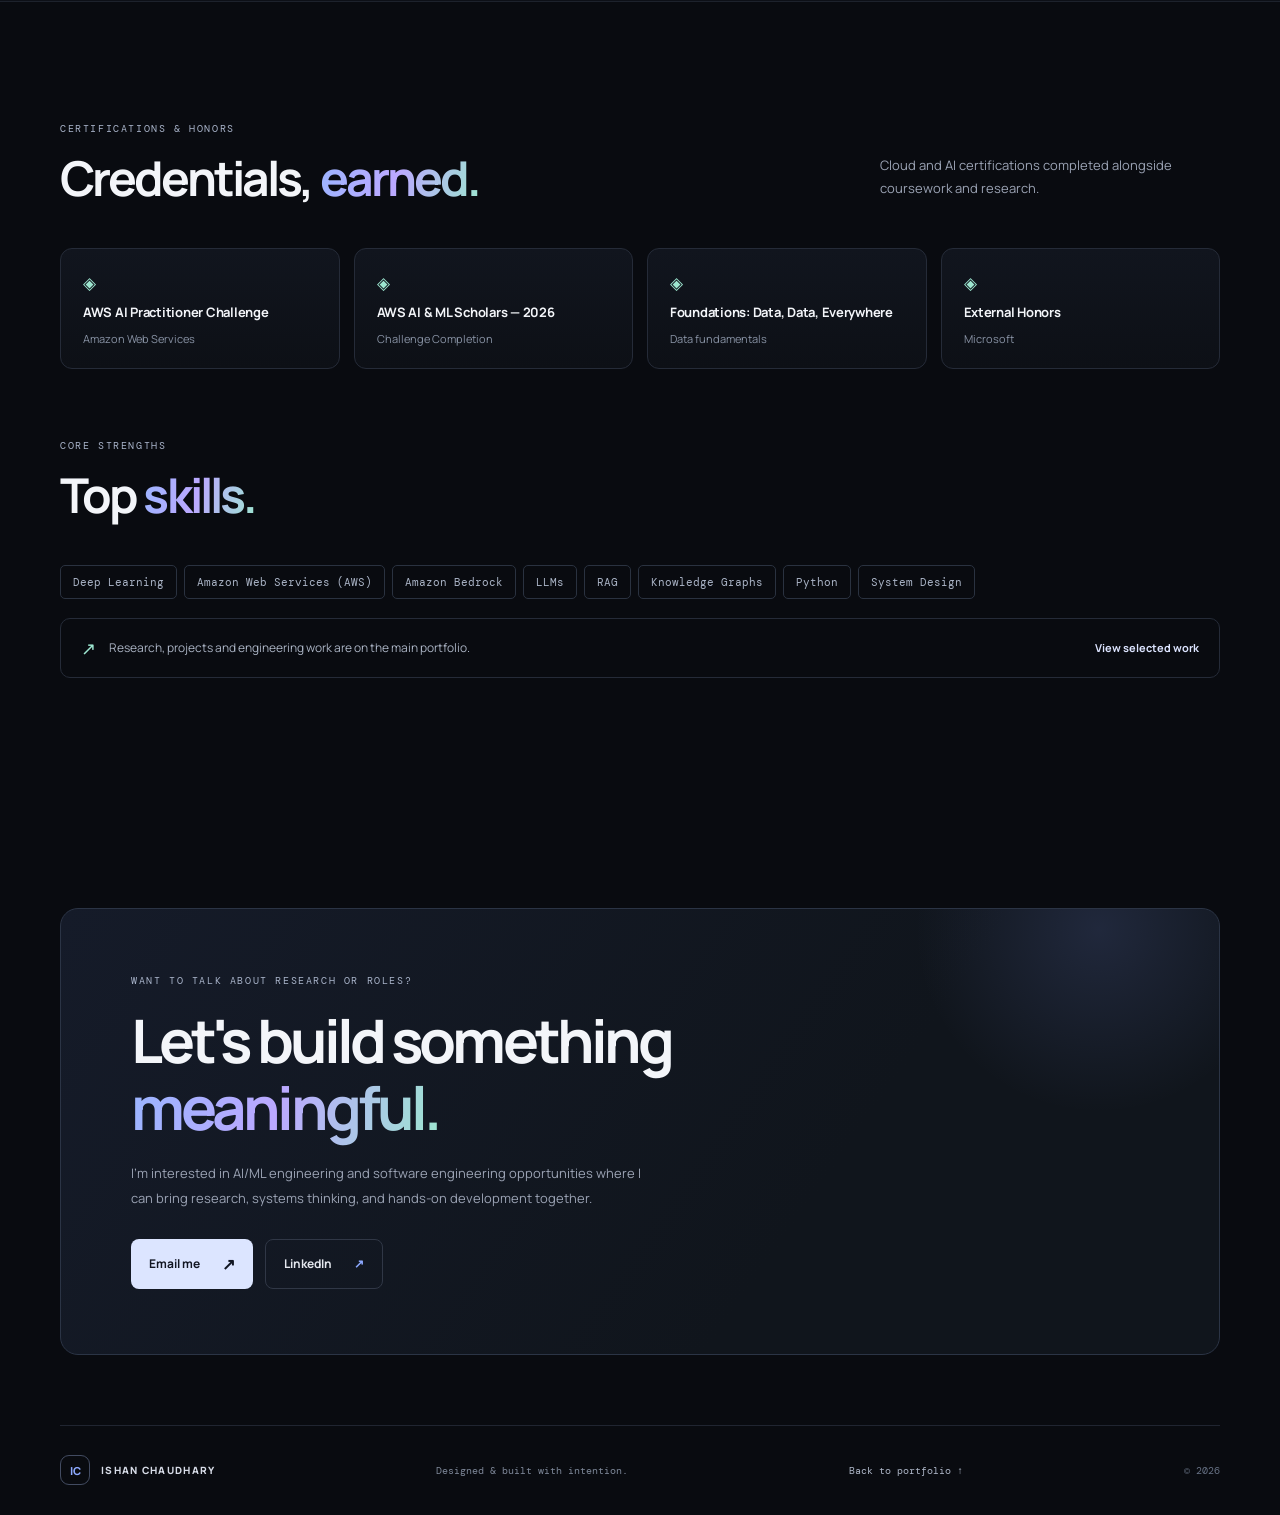
==== commit 7d028f3d: "Set graduation to December 2026 Surface the date in the hero meta, the About education block and the" ====
--- a/education.html
+++ b/education.html
@@ -49,7 +49,7 @@
         <div class="page-head-copy">
           <div class="eyebrow"><span class="status-dot"></span> EDUCATION &amp; ACADEMIC BACKGROUND</div>
           <h1 class="page-title">Learning that <span class="gradient-text">compounds.</span></h1>
-          <p class="page-lede">A graduate degree in data science built on a computer-science engineering foundation, alongside research at InsightX Lab and teaching in deep learning.</p>
+          <p class="page-lede">A graduate degree in data science — graduating December 2026 — built on a computer-science engineering foundation, alongside research at InsightX Lab and teaching in deep learning.</p>
           <a class="button button-ghost page-back" href="index.html">← Back to portfolio</a>
         </div>
         <figure class="portrait portrait-lg">
@@ -61,7 +61,7 @@
       </div>
 
       <div class="edu-stats reveal">
-        <div class="edu-stat"><b>MS</b><span>Data Science &amp; Analytics Engineering</span></div>
+        <div class="edu-stat"><b>MS</b><span>Data Science &amp; Analytics Engineering<br>Graduating December 2026</span></div>
         <div class="edu-stat"><b>BTech</b><span>Computer Science</span></div>
         <div class="edu-stat"><b>AAAI 2026</b><span>Co-authored workshop research</span></div>
         <div class="edu-stat"><b>IE 7945</b><span>Teaching Assistant · Deep Learning for AI</span></div>
@@ -78,12 +78,12 @@
       <article class="edu-card reveal">
         <div class="edu-card-side">
           <span class="edu-years">2024 — 2026</span>
-          <span class="edu-badge">IN PROGRESS</span>
+          <span class="edu-badge">GRADUATING DEC 2026</span>
         </div>
         <div class="edu-card-main">
           <h3>Northeastern University</h3>
           <p class="edu-degree">Master of Science — Data Science and Analytics Engineering</p>
-          <p class="edu-place">Seattle, Washington, United States · September 2024 — 2026</p>
+          <p class="edu-place">Seattle, Washington, United States · September 2024 — December 2026</p>
           <p>Graduate study focused on designing scalable ML systems and AI-driven applications, with coursework spanning deep learning, algorithms, data visualisation and analytics engineering.</p>
           <div class="tags"><span>Deep Learning</span><span>Machine Learning</span><span>Analytics Engineering</span><span>Algorithms</span></div>
         </div>
--- a/styles.css
+++ b/styles.css
@@ -96,3 +96,12 @@
   .edu-card{padding:22px}
   .edu-card-main h3{font-size:20px}
 }
+
+/* ===== Graduation date ===== */
+.hero-meta{flex-wrap:wrap;row-gap:8px}
+.hero-meta .meta-grad{color:var(--mint)}
+.about-details .detail-grad{color:#9de6d0;font:9px var(--mono);letter-spacing:.08em;margin-top:2px}
+@media(max-width:560px){
+  .hero-meta .meta-divider:last-of-type{display:none}
+  .hero-meta .meta-grad{flex-basis:100%}
+}
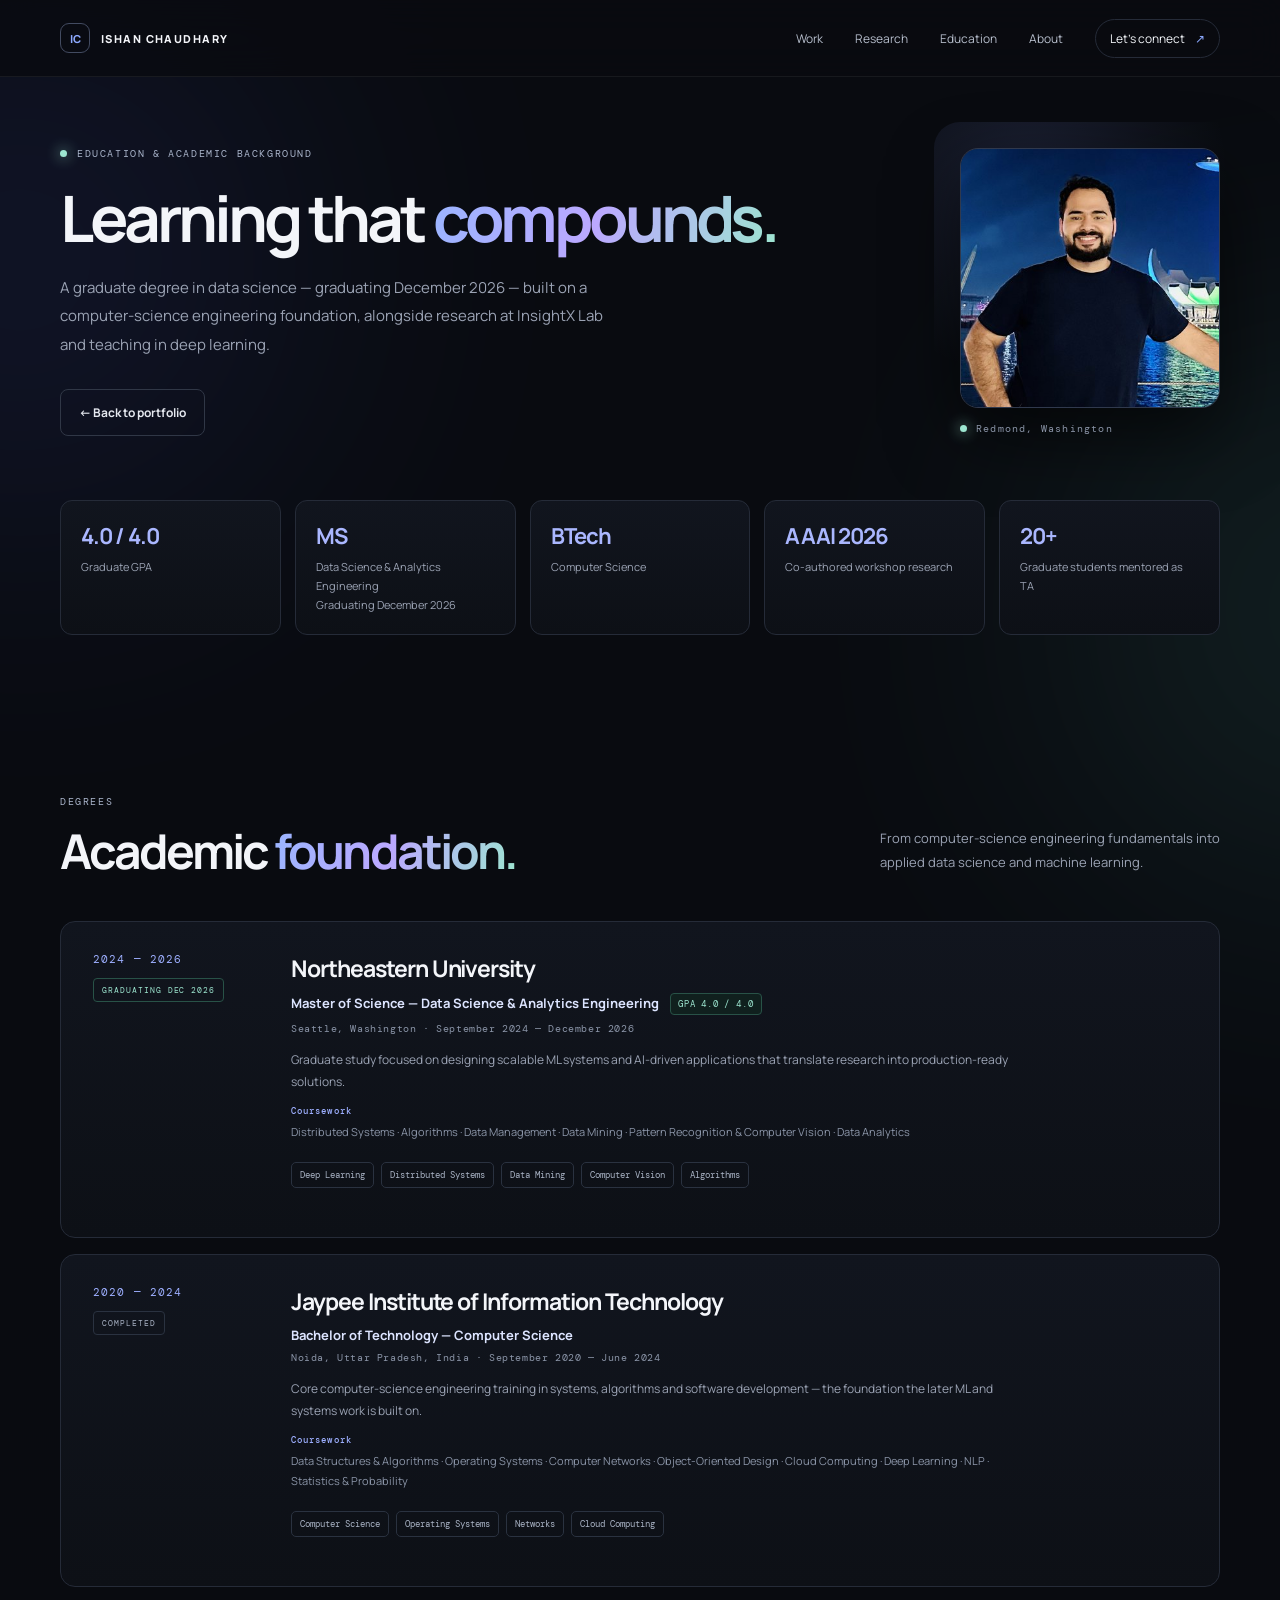
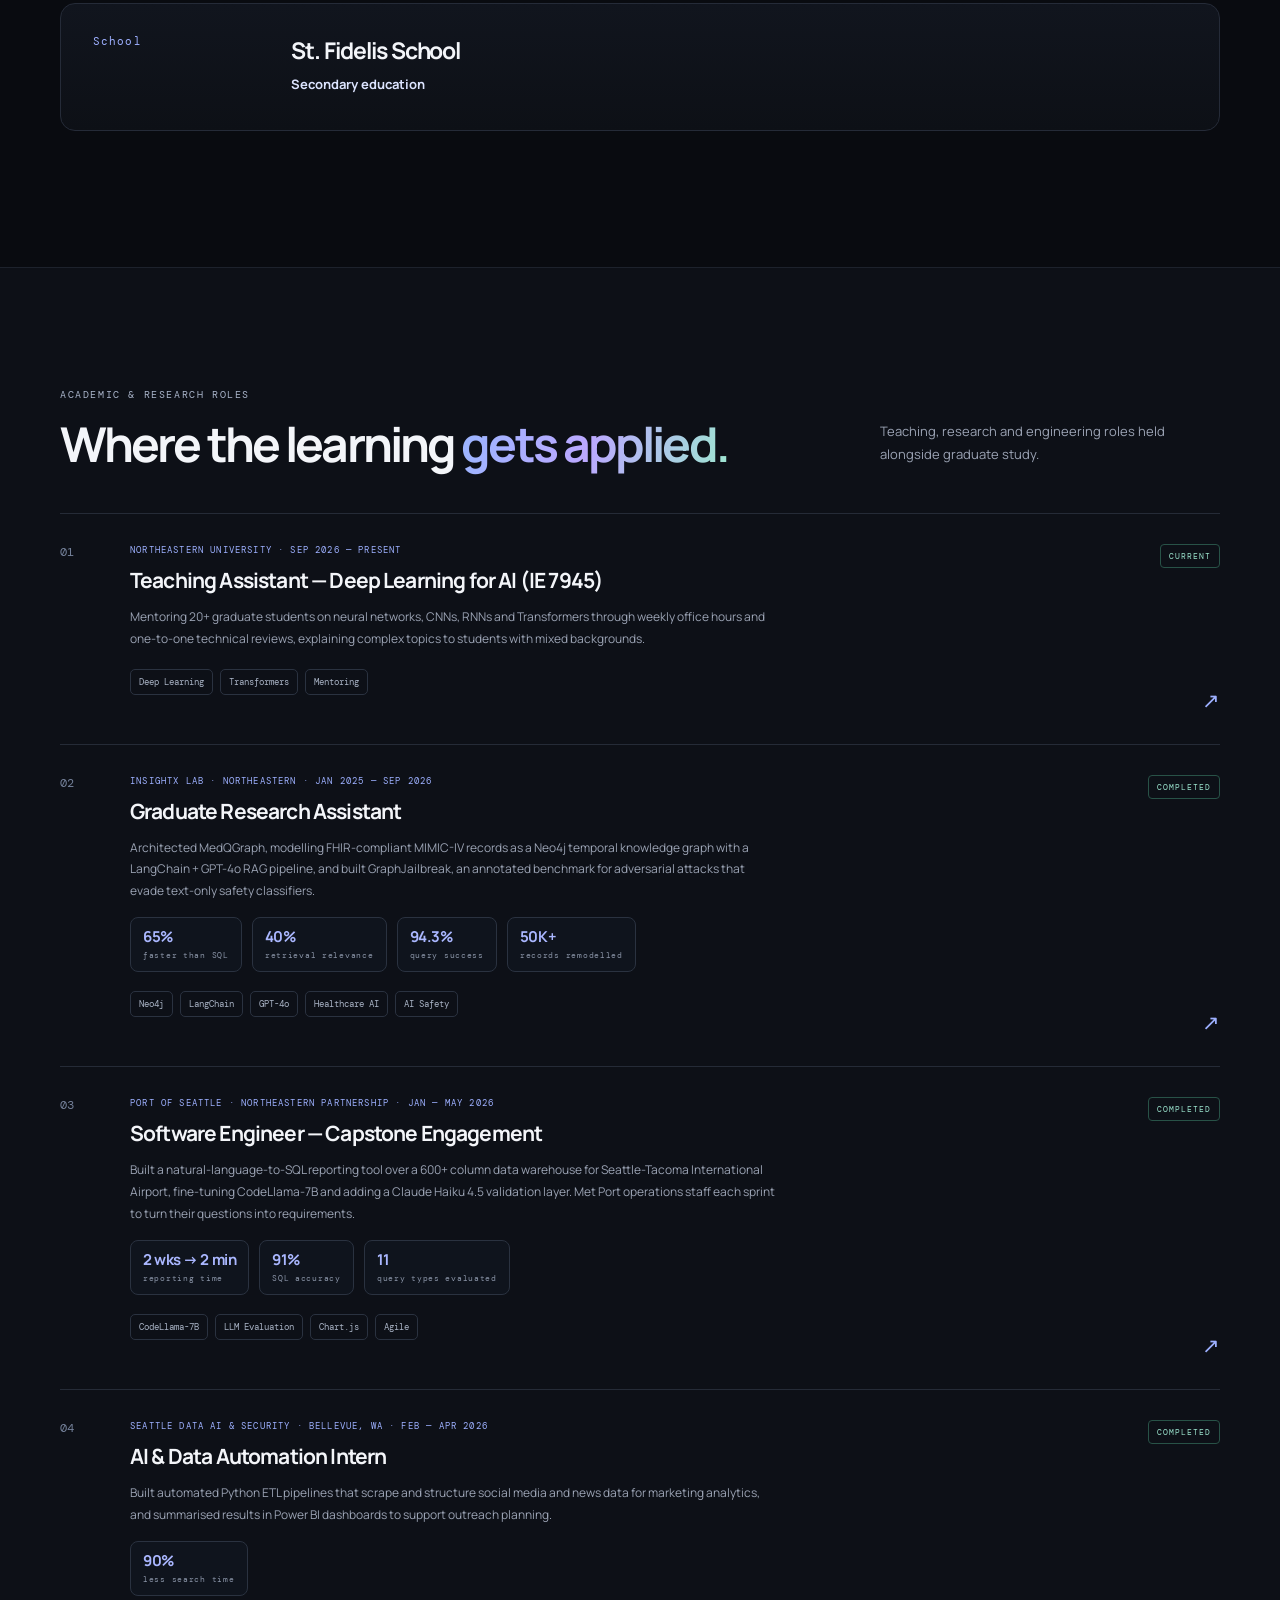
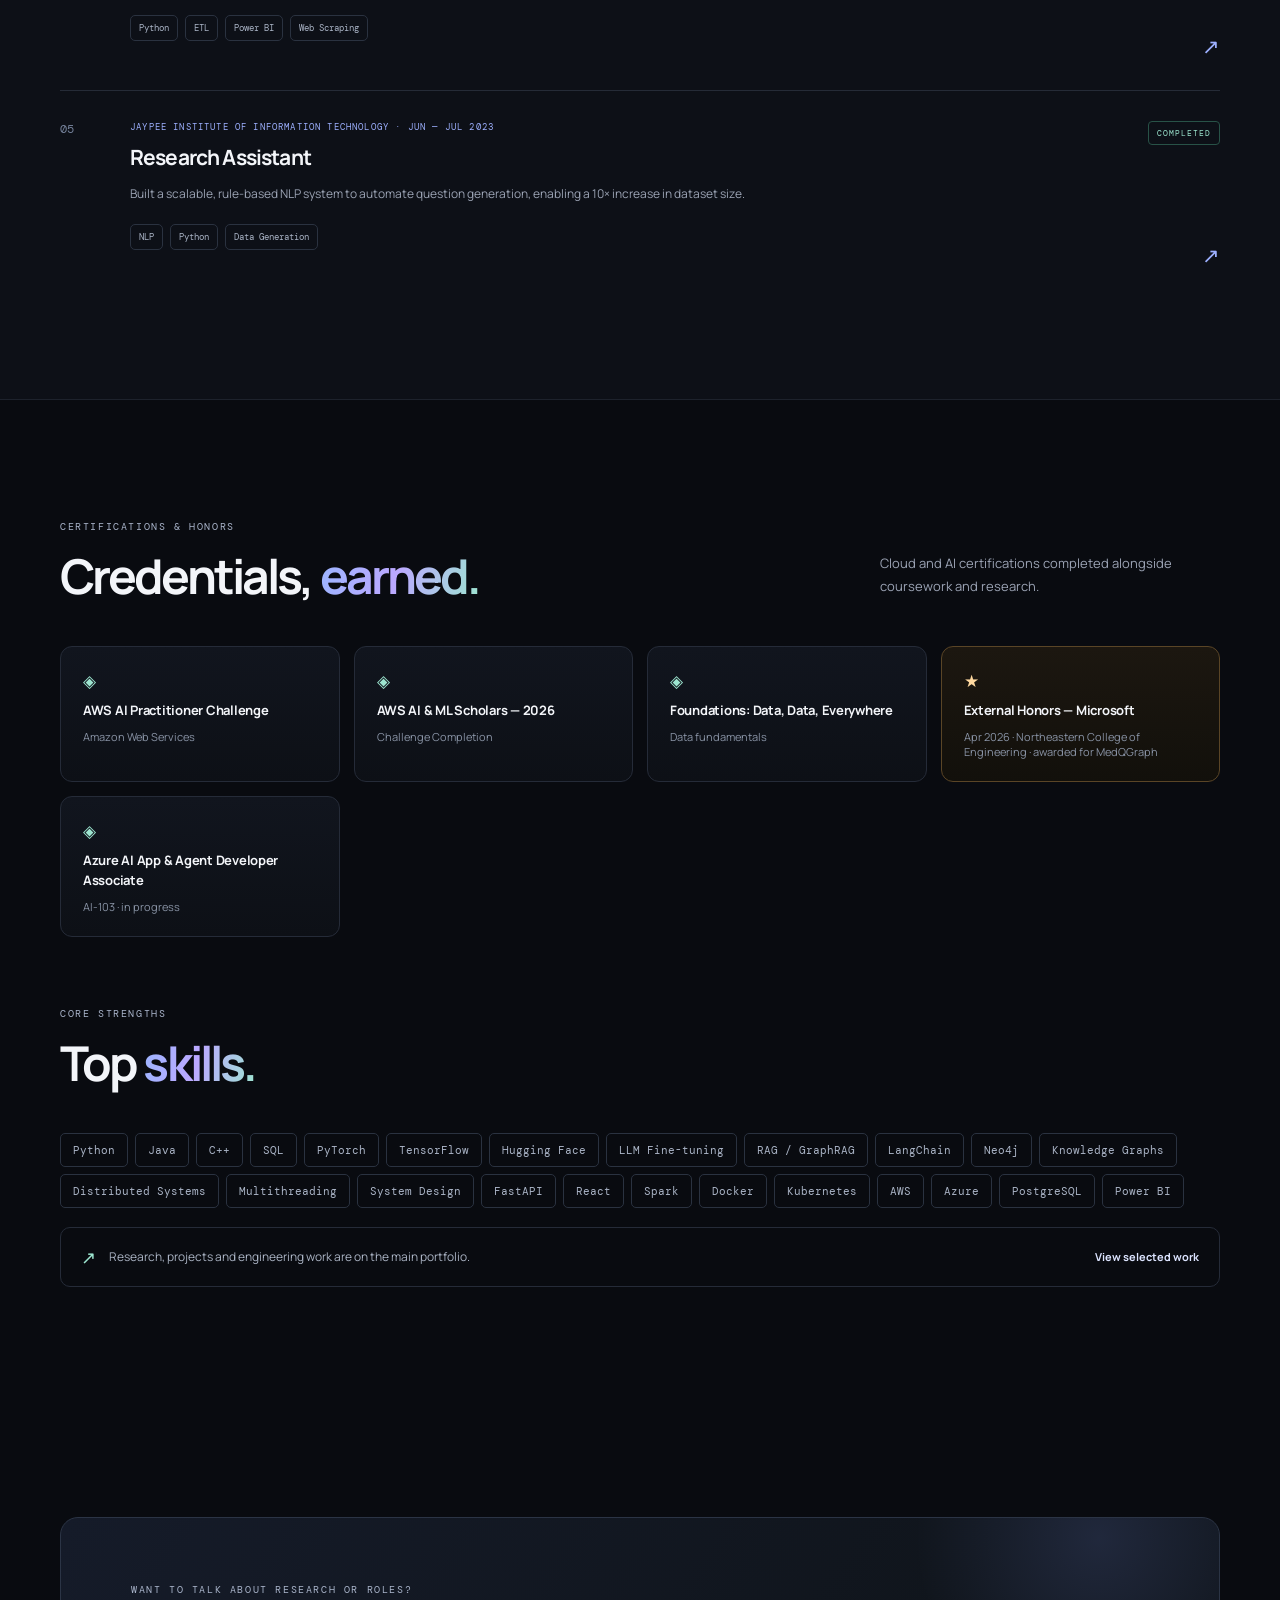
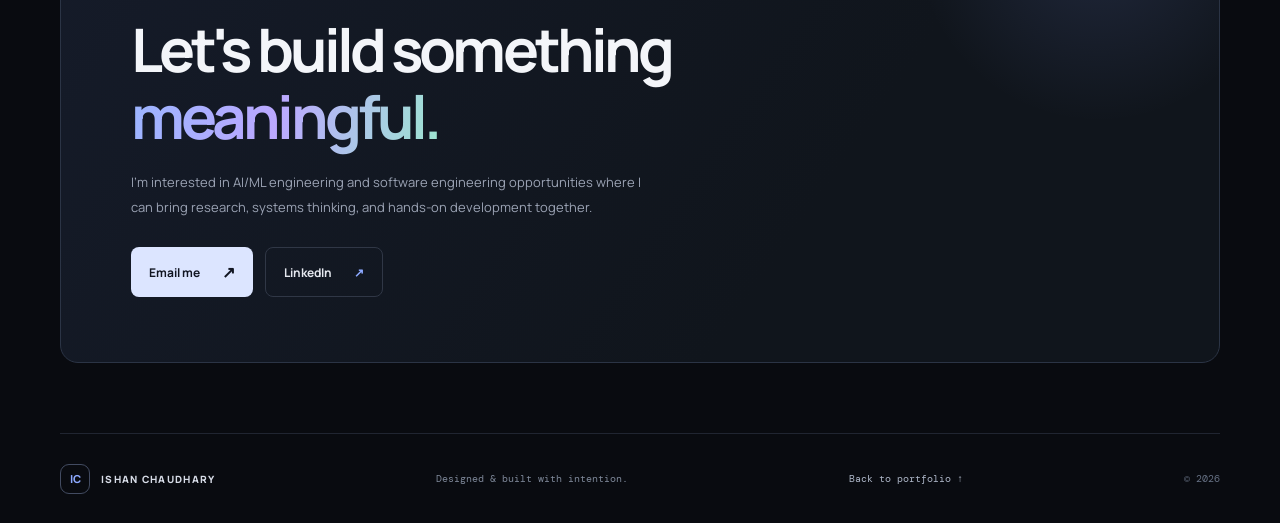
==== commit 835903d8: "Rebuild content from resumes, and fix page-level horizontal overflow Content, sourced from the MLE/S" ====
--- a/education.html
+++ b/education.html
@@ -27,7 +27,7 @@
 </head>
 <body>
   <a class="skip-link" href="#main">Skip to content</a>
-  <div class="ambient ambient-one"></div><div class="ambient ambient-two"></div>
+  <div class="ambient-layer" aria-hidden="true"><div class="ambient ambient-one"></div><div class="ambient ambient-two"></div></div>
 
   <header class="nav-wrap">
     <nav class="nav container">
@@ -56,15 +56,15 @@
           <img src="profile.jpg" srcset="profile-sm.jpg 400w, profile.jpg 800w"
                sizes="(max-width:800px) 180px, 260px" width="800" height="800"
                loading="eager" decoding="async" alt="Ishan Chaudhary" />
-          <figcaption><span class="portrait-dot"></span>Seattle, Washington</figcaption>
+          <figcaption><span class="portrait-dot"></span>Redmond, Washington</figcaption>
         </figure>
       </div>
 
       <div class="edu-stats reveal">
-        <div class="edu-stat"><b>MS</b><span>Data Science &amp; Analytics Engineering<br>Graduating December 2026</span></div>
+        <div class="edu-stat"><b>4.0 / 4.0</b><span>Graduate GPA</span></div><div class="edu-stat"><b>MS</b><span>Data Science &amp; Analytics Engineering<br>Graduating December 2026</span></div>
         <div class="edu-stat"><b>BTech</b><span>Computer Science</span></div>
         <div class="edu-stat"><b>AAAI 2026</b><span>Co-authored workshop research</span></div>
-        <div class="edu-stat"><b>IE 7945</b><span>Teaching Assistant · Deep Learning for AI</span></div>
+        <div class="edu-stat"><b>20+</b><span>Graduate students mentored as TA</span></div>
       </div>
     </section>
 
@@ -82,10 +82,11 @@
         </div>
         <div class="edu-card-main">
           <h3>Northeastern University</h3>
-          <p class="edu-degree">Master of Science — Data Science and Analytics Engineering</p>
-          <p class="edu-place">Seattle, Washington, United States · September 2024 — December 2026</p>
-          <p>Graduate study focused on designing scalable ML systems and AI-driven applications, with coursework spanning deep learning, algorithms, data visualisation and analytics engineering.</p>
-          <div class="tags"><span>Deep Learning</span><span>Machine Learning</span><span>Analytics Engineering</span><span>Algorithms</span></div>
+          <p class="edu-degree">Master of Science — Data Science &amp; Analytics Engineering <span class="gpa-pill">GPA 4.0 / 4.0</span></p>
+          <p class="edu-place">Seattle, Washington · September 2024 — December 2026</p>
+          <p>Graduate study focused on designing scalable ML systems and AI-driven applications that translate research into production-ready solutions.</p>
+          <p class="coursework"><b>Coursework</b> Distributed Systems · Algorithms · Data Management · Data Mining · Pattern Recognition &amp; Computer Vision · Data Analytics</p>
+          <div class="tags"><span>Deep Learning</span><span>Distributed Systems</span><span>Data Mining</span><span>Computer Vision</span><span>Algorithms</span></div>
         </div>
       </article>
 
@@ -97,9 +98,10 @@
         <div class="edu-card-main">
           <h3>Jaypee Institute of Information Technology</h3>
           <p class="edu-degree">Bachelor of Technology — Computer Science</p>
-          <p class="edu-place">Noida, Uttar Pradesh, India · 2020 — 2024</p>
+          <p class="edu-place">Noida, Uttar Pradesh, India · September 2020 — June 2024</p>
           <p>Core computer-science engineering training in systems, algorithms and software development — the foundation the later ML and systems work is built on.</p>
-          <div class="tags"><span>Computer Science</span><span>Software Engineering</span><span>Systems</span></div>
+          <p class="coursework"><b>Coursework</b> Data Structures &amp; Algorithms · Operating Systems · Computer Networks · Object-Oriented Design · Cloud Computing · Deep Learning · NLP · Statistics &amp; Probability</p>
+          <div class="tags"><span>Computer Science</span><span>Operating Systems</span><span>Networks</span><span>Cloud Computing</span></div>
         </div>
       </article>
 
@@ -125,37 +127,47 @@
         <div class="research-index">01</div>
         <div class="research-main">
           <div class="research-kicker">NORTHEASTERN UNIVERSITY · SEP 2026 — PRESENT</div>
-          <h3>Teaching Assistant — IE 7945: Deep Learning for AI</h3>
-          <p>Supporting students across core and advanced deep learning concepts: holding office hours for coursework, debugging and project implementation, and grading assignments with feedback aimed at improving understanding.</p>
-          <div class="tags"><span>Deep Learning</span><span>Teaching</span><span>Mentoring</span></div>
+          <h3>Teaching Assistant — Deep Learning for AI (IE 7945)</h3>
+          <p>Mentoring 20+ graduate students on neural networks, CNNs, RNNs and Transformers through weekly office hours and one-to-one technical reviews, explaining complex topics to students with mixed backgrounds.</p>
+          <div class="tags"><span>Deep Learning</span><span>Transformers</span><span>Mentoring</span></div>
         </div>
         <div class="research-side"><span class="research-status">CURRENT</span><span class="research-arrow">↗</span></div>
       </article>
-
       <article class="research-card reveal">
         <div class="research-index">02</div>
         <div class="research-main">
-          <div class="research-kicker">INSIGHTX LAB · NORTHEASTERN · APR 2025 — PRESENT</div>
-          <h3>AI Researcher</h3>
-          <p>Research on AI applications in healthcare and sustainability — knowledge extraction from healthcare data using AI and knowledge graphs, and international collaborations on human-centered decision support. Co-authored research presented at AAAI 2026 on emission-aware AI.</p>
-          <div class="tags"><span>Knowledge Graphs</span><span>LLMs</span><span>Healthcare AI</span><span>Sustainability</span></div>
-        </div>
-        <div class="research-side"><span class="research-status">CURRENT</span><span class="research-arrow">↗</span></div>
-      </article>
-
+          <div class="research-kicker">INSIGHTX LAB · NORTHEASTERN · JAN 2025 — SEP 2026</div>
+          <h3>Graduate Research Assistant</h3>
+          <p>Architected MedQGraph, modelling FHIR-compliant MIMIC-IV records as a Neo4j temporal knowledge graph with a LangChain + GPT-4o RAG pipeline, and built GraphJailbreak, an annotated benchmark for adversarial attacks that evade text-only safety classifiers.</p>
+          <ul class="metrics"><li><b>65%</b><span>faster than SQL</span></li><li><b>40%</b><span>retrieval relevance</span></li><li><b>94.3%</b><span>query success</span></li><li><b>50K+</b><span>records remodelled</span></li></ul>
+          <div class="tags"><span>Neo4j</span><span>LangChain</span><span>GPT-4o</span><span>Healthcare AI</span><span>AI Safety</span></div>
+        </div>
+        <div class="research-side"><span class="research-status">COMPLETED</span><span class="research-arrow">↗</span></div>
+      </article>
       <article class="research-card reveal">
         <div class="research-index">03</div>
         <div class="research-main">
-          <div class="research-kicker">NORTHEASTERN UNIVERSITY · MAY 2026 — AUG 2026</div>
-          <h3>Graduate Research Assistant</h3>
-          <p>Gen-AI research project within the university's research programme.</p>
-          <div class="tags"><span>Generative AI</span><span>Research</span></div>
-        </div>
-        <div class="research-side"><span class="research-status">COMPLETED</span><span class="research-arrow">↗</span></div>
-      </article>
-
+          <div class="research-kicker">PORT OF SEATTLE · NORTHEASTERN PARTNERSHIP · JAN — MAY 2026</div>
+          <h3>Software Engineer — Capstone Engagement</h3>
+          <p>Built a natural-language-to-SQL reporting tool over a 600+ column data warehouse for Seattle-Tacoma International Airport, fine-tuning CodeLlama-7B and adding a Claude Haiku 4.5 validation layer. Met Port operations staff each sprint to turn their questions into requirements.</p>
+          <ul class="metrics"><li><b>2 wks → 2 min</b><span>reporting time</span></li><li><b>91%</b><span>SQL accuracy</span></li><li><b>11</b><span>query types evaluated</span></li></ul>
+          <div class="tags"><span>CodeLlama-7B</span><span>LLM Evaluation</span><span>Chart.js</span><span>Agile</span></div>
+        </div>
+        <div class="research-side"><span class="research-status">COMPLETED</span><span class="research-arrow">↗</span></div>
+      </article>
       <article class="research-card reveal">
         <div class="research-index">04</div>
+        <div class="research-main">
+          <div class="research-kicker">SEATTLE DATA AI &amp; SECURITY · BELLEVUE, WA · FEB — APR 2026</div>
+          <h3>AI &amp; Data Automation Intern</h3>
+          <p>Built automated Python ETL pipelines that scrape and structure social media and news data for marketing analytics, and summarised results in Power BI dashboards to support outreach planning.</p>
+          <ul class="metrics"><li><b>90%</b><span>less search time</span></li></ul>
+          <div class="tags"><span>Python</span><span>ETL</span><span>Power BI</span><span>Web Scraping</span></div>
+        </div>
+        <div class="research-side"><span class="research-status">COMPLETED</span><span class="research-arrow">↗</span></div>
+      </article>
+      <article class="research-card reveal">
+        <div class="research-index">05</div>
         <div class="research-main">
           <div class="research-kicker">JAYPEE INSTITUTE OF INFORMATION TECHNOLOGY · JUN — JUL 2023</div>
           <h3>Research Assistant</h3>
@@ -164,18 +176,7 @@
         </div>
         <div class="research-side"><span class="research-status">COMPLETED</span><span class="research-arrow">↗</span></div>
       </article>
-
-      <article class="research-card reveal">
-        <div class="research-index">05</div>
-        <div class="research-main">
-          <div class="research-kicker">NORTHEASTERN UNIVERSITY · JAN 2025 — SEP 2026</div>
-          <h3>IT/AV Assistant</h3>
-          <p>Troubleshot hardware, software and network issues; installed, configured and maintained IT/AV equipment for students and faculty; monitored system performance and network infrastructure for security and stability.</p>
-          <div class="tags"><span>Systems Support</span><span>Networking</span></div>
-        </div>
-        <div class="research-side"><span class="research-status">COMPLETED</span><span class="research-arrow">↗</span></div>
-      </article>
-    </div></section>
+      </div></section>
 
     <!-- ===== Certifications ===== -->
     <section class="section container" id="certifications">
@@ -187,15 +188,18 @@
         <div class="cert-card reveal"><span class="cert-mark">◈</span><b>AWS AI Practitioner Challenge</b><small>Amazon Web Services</small></div>
         <div class="cert-card reveal"><span class="cert-mark">◈</span><b>AWS AI &amp; ML Scholars — 2026</b><small>Challenge Completion</small></div>
         <div class="cert-card reveal"><span class="cert-mark">◈</span><b>Foundations: Data, Data, Everywhere</b><small>Data fundamentals</small></div>
-        <div class="cert-card reveal"><span class="cert-mark">◈</span><b>External Honors</b><small>Microsoft</small></div>
+        <div class="cert-card reveal cert-card-award"><span class="cert-mark">★</span><b>External Honors — Microsoft</b><small>Apr 2026 · Northeastern College of Engineering · awarded for MedQGraph</small></div><div class="cert-card reveal"><span class="cert-mark">◈</span><b>Azure AI App &amp; Agent Developer Associate</b><small>AI-103 · in progress</small></div>
       </div>
 
       <div class="section-head reveal" style="margin-top:70px">
         <div><div class="eyebrow">CORE STRENGTHS</div><h2>Top <span class="gradient-text">skills.</span></h2></div>
       </div>
       <div class="tags tags-lg reveal">
-        <span>Deep Learning</span><span>Amazon Web Services (AWS)</span><span>Amazon Bedrock</span>
-        <span>LLMs</span><span>RAG</span><span>Knowledge Graphs</span><span>Python</span><span>System Design</span>
+        <span>Python</span><span>Java</span><span>C++</span><span>SQL</span><span>PyTorch</span><span>TensorFlow</span>
+        <span>Hugging Face</span><span>LLM Fine-tuning</span><span>RAG / GraphRAG</span><span>LangChain</span>
+        <span>Neo4j</span><span>Knowledge Graphs</span><span>Distributed Systems</span><span>Multithreading</span>
+        <span>System Design</span><span>FastAPI</span><span>React</span><span>Spark</span><span>Docker</span>
+        <span>Kubernetes</span><span>AWS</span><span>Azure</span><span>PostgreSQL</span><span>Power BI</span>
       </div>
 
       <div class="projects-note reveal">
--- a/styles.css
+++ b/styles.css
@@ -105,3 +105,60 @@
   .hero-meta .meta-divider:last-of-type{display:none}
   .hero-meta .meta-grad{flex-basis:100%}
 }
+
+/* ===== Metrics strips ===== */
+.metrics{display:flex;flex-wrap:wrap;gap:10px;list-style:none;margin:18px 0 0;padding:0}
+.metrics li{display:flex;flex-direction:column;gap:3px;border:1px solid #2a3240;border-radius:8px;background:#0f141d;padding:10px 12px;min-width:92px}
+.metrics b{font-size:15px;letter-spacing:-.03em;color:#aab7ff;line-height:1.2}
+.metrics span{font:8px var(--mono);letter-spacing:.09em;color:#8b95a8;line-height:1.5}
+.research-main .metrics{margin-top:16px}
+
+/* ===== Award pill & misc ===== */
+.award-pill{font:8px var(--mono);letter-spacing:.11em;color:#ffd9a0;border:1px solid #5a4526;background:#241b0f;border-radius:5px;padding:6px 8px;white-space:nowrap}
+.h3-sub{font-size:15px;font-weight:500;letter-spacing:-.02em;color:#8b95a8}
+.text-link-muted{color:#79839a;font-weight:500}
+.text-link-muted::before{content:"\25cf";color:#4c5568;margin-right:8px}
+
+/* ===== New project visuals ===== */
+.cost-visual{background:radial-gradient(ellipse at 50% 85%,#2a2440,#11141c 68%)}
+.cost-chart{position:absolute;left:14%;right:14%;top:58px;bottom:22px;display:flex;flex-direction:column;justify-content:flex-end;gap:12px}
+.cost-bars{display:flex;align-items:flex-end;gap:9px;height:110px}
+.cost-bars i{flex:1;background:linear-gradient(#b6a4ff,#5b4a8f);border-radius:3px 3px 0 0;opacity:.85}
+.cost-line{display:flex;justify-content:space-between;align-items:center;border-top:1px solid #3a3352;padding-top:10px;font:9px var(--mono);letter-spacing:.1em;color:#9c92ba}
+.cost-save{color:var(--mint)}
+.nlp-visual{background:radial-gradient(ellipse at center,#1c2b3a,#10141b 70%)}
+.nlp-stack{position:absolute;left:14%;right:14%;top:70px;display:flex;flex-direction:column;gap:14px}
+.nlp-row{display:flex;align-items:center;gap:10px;justify-content:center}
+.nlp-token{font:10px var(--mono);color:#cfe0ff;border:1px solid #3d5068;border-radius:6px;padding:9px 12px;background:#17222f}
+.nlp-arrow{color:#7f93b8}
+.nlp-token-accent{border-color:#68bba8;background:#18332f;color:#b8f0df}
+.nlp-bar{height:9px;border-radius:5px;background:#1b2531;overflow:hidden;border:1px solid #2b3747}
+.nlp-bar i{display:block;height:100%;background:linear-gradient(90deg,#9de6d0,#6f9fe0)}
+.nlp-caption{font:8px var(--mono);letter-spacing:.11em;color:#8ba0bb;text-align:center}
+
+@media(max-width:560px){
+  .metrics li{min-width:76px;padding:9px 10px}
+  .metrics b{font-size:13px}
+  .project-top{flex-wrap:wrap;gap:8px}
+  .award-pill{white-space:normal}
+}
+
+/* ===== Education page additions ===== */
+.gpa-pill{display:inline-block;font:9px var(--mono);letter-spacing:.09em;color:#9de6d0;border:1px solid #285247;background:#10201e;border-radius:4px;padding:4px 7px;margin-left:8px;vertical-align:middle}
+.coursework{font-size:11px!important;line-height:1.85;color:#8b95a8!important;margin:12px 0 0!important;max-width:760px}
+.coursework b{display:block;font:9px var(--mono);letter-spacing:.12em;color:#9dafff;margin-bottom:5px;font-weight:500}
+.cert-card-award{border-color:#5a4526;background:linear-gradient(180deg,#1c1710,#12100b)}
+.cert-card-award .cert-mark{color:#ffd9a0}
+.edu-stats{grid-template-columns:repeat(5,1fr)}
+@media(max-width:1000px){.edu-stats{grid-template-columns:repeat(3,1fr)}}
+@media(max-width:800px){.edu-stats{grid-template-columns:1fr 1fr}}
+@media(max-width:560px){.edu-stats{grid-template-columns:1fr}.gpa-pill{margin-left:0;margin-top:6px}}
+
+/* The .ambient blurs are position:absolute with no positioned ancestor, so they resolve
+   against the initial containing block and extend the page horizontally. body's own
+   overflow-x:hidden cannot clip them: it propagates to the viewport, which leaves body
+   itself rendering as visible. Clipping html instead would break the sticky nav, so the
+   blurs live in their own absolutely-positioned layer that clips them. */
+body{position:relative}
+.ambient-layer{position:absolute;inset:0;overflow:hidden;pointer-events:none;z-index:-1}
+.ambient-layer .ambient{position:absolute}
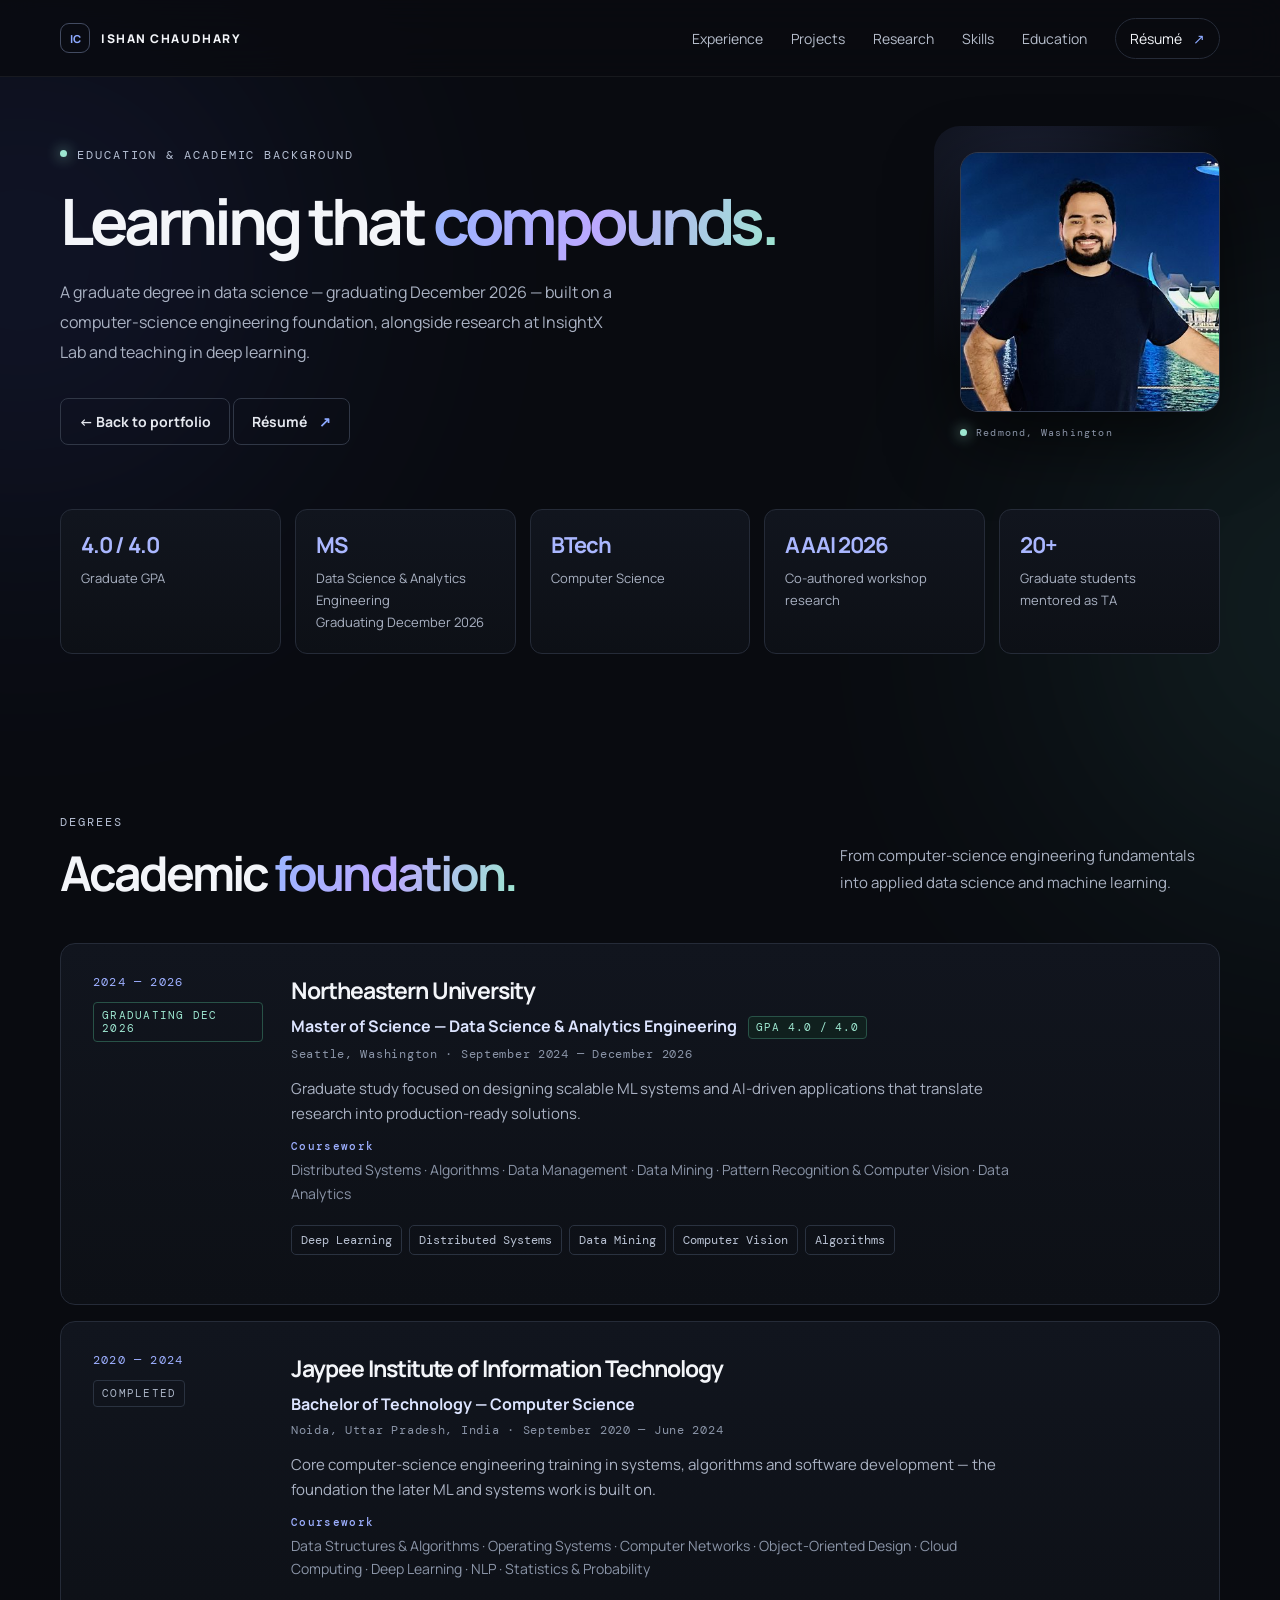
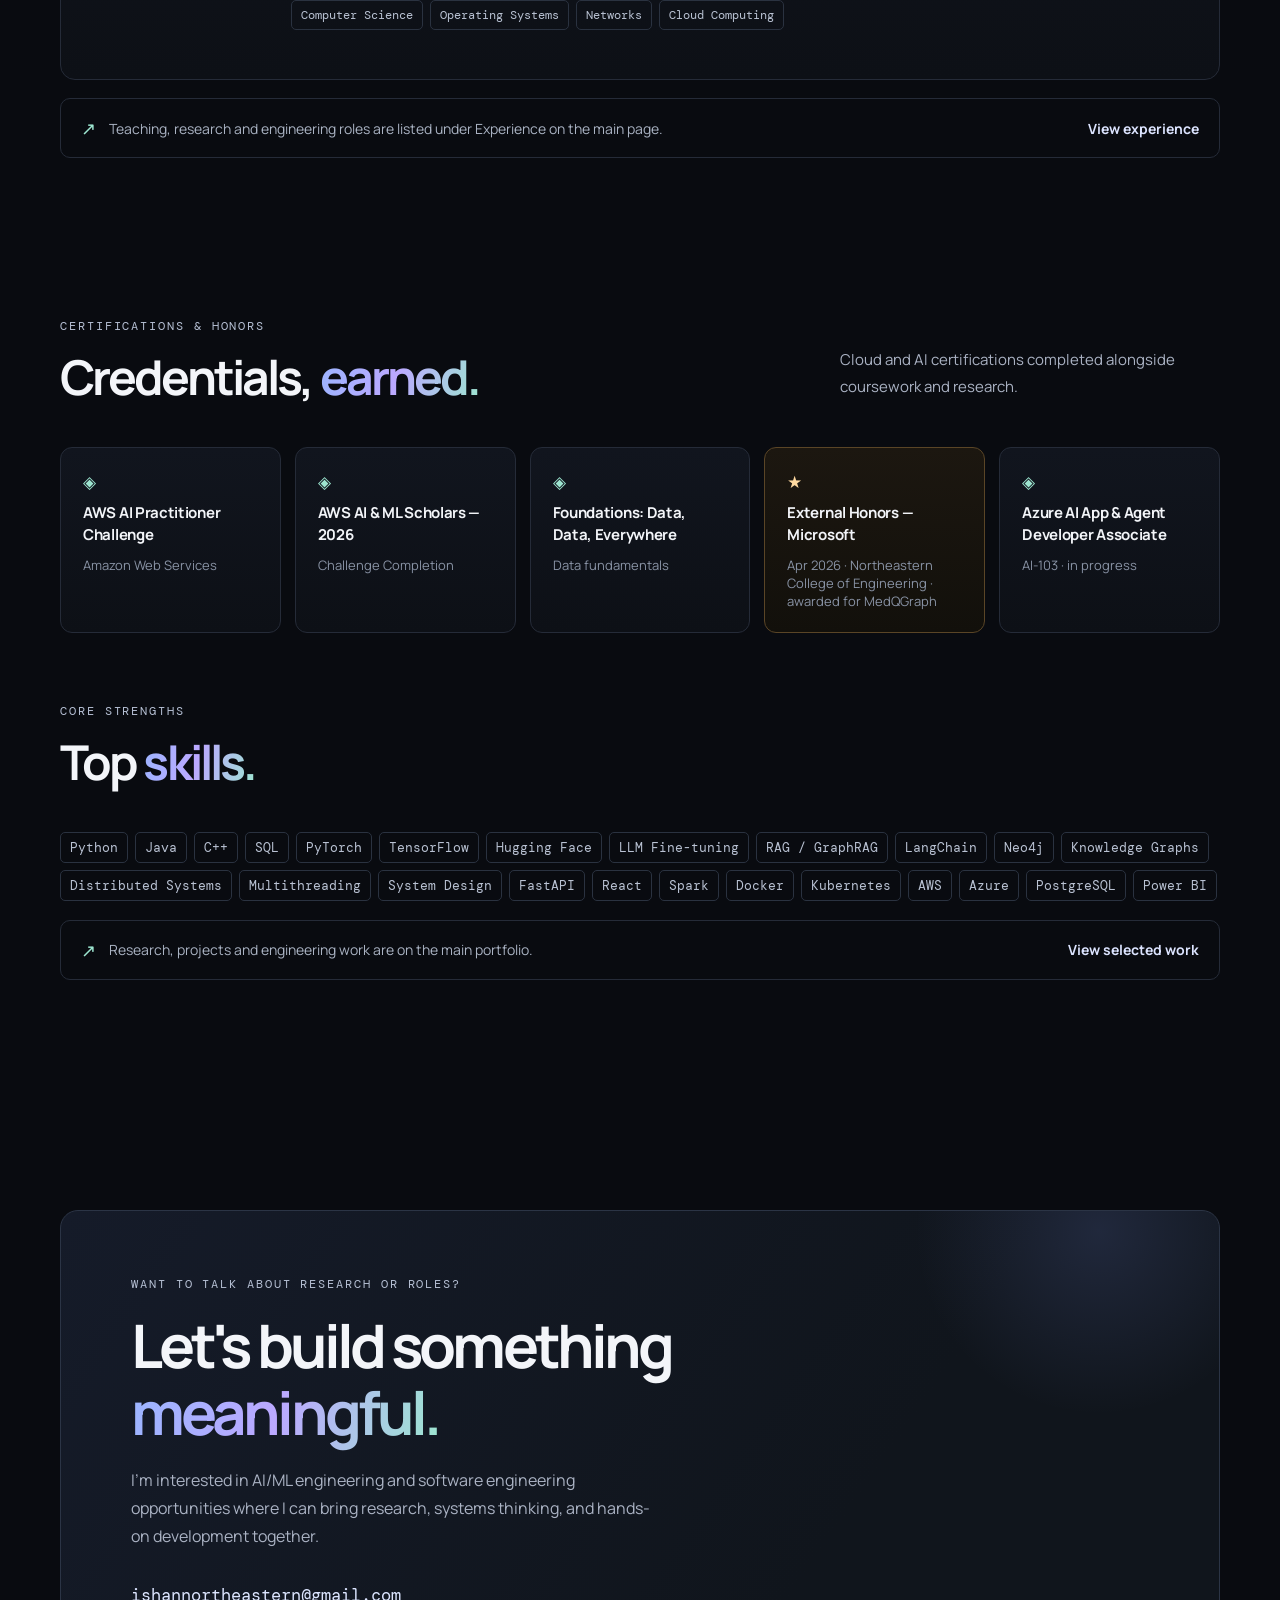
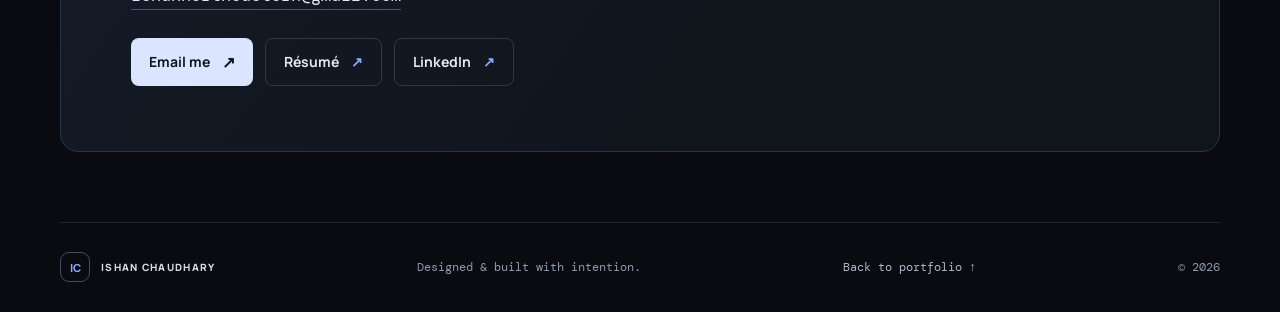
==== commit abaa4dd2: "Rebuild the site around hiring, and add a printable resume page Promotes the reworked version from i" ====
--- a/education.html
+++ b/education.html
@@ -18,11 +18,12 @@
   <meta property="og:url" content="https://ishan2oo1.github.io/education.html" />
   <meta property="og:image" content="https://ishan2oo1.github.io/preview.png" />
   <meta name="twitter:card" content="summary_large_image" />
+  <meta name="twitter:image" content="https://ishan2oo1.github.io/preview.png" />
 
   <link rel="icon" href="data:image/svg+xml,%3Csvg xmlns='http://www.w3.org/2000/svg' viewBox='0 0 64 64'%3E%3Crect width='64' height='64' rx='14' fill='%23090b10'/%3E%3Crect x='1.5' y='1.5' width='61' height='61' rx='13' fill='none' stroke='%23424b61' stroke-width='3'/%3E%3Ctext x='32' y='43' font-family='Helvetica,Arial,sans-serif' font-size='27' font-weight='bold' fill='%238da9ff' text-anchor='middle'%3EIC%3C/text%3E%3C/svg%3E" />
   <link rel="stylesheet" href="styles.css" />
   <noscript>
-    <style>.reveal{opacity:1!important;transform:none!important}.ticker-track{animation:none}</style>
+    <style>.reveal{opacity:1!important;transform:none!important}</style>
   </noscript>
 </head>
 <body>
@@ -32,12 +33,12 @@
   <header class="nav-wrap">
     <nav class="nav container">
       <a class="brand" href="index.html"><span class="brand-mark">IC</span><span>ISHAN CHAUDHARY</span></a>
-      <div class="nav-links">
-        <a href="index.html#work">Work</a><a href="index.html#research">Research</a>
-        <a href="education.html" aria-current="page">Education</a><a href="index.html#about">About</a>
-        <a href="index.html#contact" class="nav-cta">Let's connect <span>↗</span></a>
+      <div class="nav-links" id="nav-links">
+        <a href="index.html#experience">Experience</a><a href="index.html#work">Projects</a><a href="index.html#research">Research</a><a href="index.html#skills">Skills</a>
+        <a href="education.html" aria-current="page">Education</a>
+        <a href="resume.html" class="nav-cta">Résumé <span>↗</span></a>
       </div>
-      <button class="menu-toggle" aria-label="Toggle navigation">☰</button>
+      <button class="menu-toggle" aria-label="Toggle navigation" aria-controls="nav-links">☰</button>
     </nav>
   </header>
 
@@ -50,7 +51,7 @@
           <div class="eyebrow"><span class="status-dot"></span> EDUCATION &amp; ACADEMIC BACKGROUND</div>
           <h1 class="page-title">Learning that <span class="gradient-text">compounds.</span></h1>
           <p class="page-lede">A graduate degree in data science — graduating December 2026 — built on a computer-science engineering foundation, alongside research at InsightX Lab and teaching in deep learning.</p>
-          <a class="button button-ghost page-back" href="index.html">← Back to portfolio</a>
+          <a class="button button-ghost page-back" href="index.html">← Back to portfolio</a> <a class="button button-ghost page-back" href="resume.html">Résumé <span>↗</span></a>
         </div>
         <figure class="portrait portrait-lg">
           <img src="profile.jpg" srcset="profile-sm.jpg 400w, profile.jpg 800w"
@@ -61,7 +62,8 @@
       </div>
 
       <div class="edu-stats reveal">
-        <div class="edu-stat"><b>4.0 / 4.0</b><span>Graduate GPA</span></div><div class="edu-stat"><b>MS</b><span>Data Science &amp; Analytics Engineering<br>Graduating December 2026</span></div>
+        <div class="edu-stat"><b>4.0 / 4.0</b><span>Graduate GPA</span></div>
+        <div class="edu-stat"><b>MS</b><span>Data Science &amp; Analytics Engineering<br>Graduating December 2026</span></div>
         <div class="edu-stat"><b>BTech</b><span>Computer Science</span></div>
         <div class="edu-stat"><b>AAAI 2026</b><span>Co-authored workshop research</span></div>
         <div class="edu-stat"><b>20+</b><span>Graduate students mentored as TA</span></div>
@@ -105,78 +107,12 @@
         </div>
       </article>
 
-      <article class="edu-card reveal">
-        <div class="edu-card-side">
-          <span class="edu-years">School</span>
-        </div>
-        <div class="edu-card-main">
-          <h3>St. Fidelis School</h3>
-          <p class="edu-degree">Secondary education</p>
-        </div>
-      </article>
+      <div class="projects-note reveal">
+        <span class="note-icon">↗</span>
+        <p>Teaching, research and engineering roles are listed under Experience on the main page.</p>
+        <a href="index.html#experience">View experience</a>
+      </div>
     </section>
-
-    <!-- ===== Academic & research roles ===== -->
-    <section class="section research-section" id="roles"><div class="container">
-      <div class="section-head reveal">
-        <div><div class="eyebrow">ACADEMIC &amp; RESEARCH ROLES</div><h2>Where the learning <span class="gradient-text">gets applied.</span></h2></div>
-        <p>Teaching, research and engineering roles held alongside graduate study.</p>
-      </div>
-
-      <article class="research-card reveal">
-        <div class="research-index">01</div>
-        <div class="research-main">
-          <div class="research-kicker">NORTHEASTERN UNIVERSITY · SEP 2026 — PRESENT</div>
-          <h3>Teaching Assistant — Deep Learning for AI (IE 7945)</h3>
-          <p>Mentoring 20+ graduate students on neural networks, CNNs, RNNs and Transformers through weekly office hours and one-to-one technical reviews, explaining complex topics to students with mixed backgrounds.</p>
-          <div class="tags"><span>Deep Learning</span><span>Transformers</span><span>Mentoring</span></div>
-        </div>
-        <div class="research-side"><span class="research-status">CURRENT</span><span class="research-arrow">↗</span></div>
-      </article>
-      <article class="research-card reveal">
-        <div class="research-index">02</div>
-        <div class="research-main">
-          <div class="research-kicker">INSIGHTX LAB · NORTHEASTERN · JAN 2025 — SEP 2026</div>
-          <h3>Graduate Research Assistant</h3>
-          <p>Architected MedQGraph, modelling FHIR-compliant MIMIC-IV records as a Neo4j temporal knowledge graph with a LangChain + GPT-4o RAG pipeline, and built GraphJailbreak, an annotated benchmark for adversarial attacks that evade text-only safety classifiers.</p>
-          <ul class="metrics"><li><b>65%</b><span>faster than SQL</span></li><li><b>40%</b><span>retrieval relevance</span></li><li><b>94.3%</b><span>query success</span></li><li><b>50K+</b><span>records remodelled</span></li></ul>
-          <div class="tags"><span>Neo4j</span><span>LangChain</span><span>GPT-4o</span><span>Healthcare AI</span><span>AI Safety</span></div>
-        </div>
-        <div class="research-side"><span class="research-status">COMPLETED</span><span class="research-arrow">↗</span></div>
-      </article>
-      <article class="research-card reveal">
-        <div class="research-index">03</div>
-        <div class="research-main">
-          <div class="research-kicker">PORT OF SEATTLE · NORTHEASTERN PARTNERSHIP · JAN — MAY 2026</div>
-          <h3>Software Engineer — Capstone Engagement</h3>
-          <p>Built a natural-language-to-SQL reporting tool over a 600+ column data warehouse for Seattle-Tacoma International Airport, fine-tuning CodeLlama-7B and adding a Claude Haiku 4.5 validation layer. Met Port operations staff each sprint to turn their questions into requirements.</p>
-          <ul class="metrics"><li><b>2 wks → 2 min</b><span>reporting time</span></li><li><b>91%</b><span>SQL accuracy</span></li><li><b>11</b><span>query types evaluated</span></li></ul>
-          <div class="tags"><span>CodeLlama-7B</span><span>LLM Evaluation</span><span>Chart.js</span><span>Agile</span></div>
-        </div>
-        <div class="research-side"><span class="research-status">COMPLETED</span><span class="research-arrow">↗</span></div>
-      </article>
-      <article class="research-card reveal">
-        <div class="research-index">04</div>
-        <div class="research-main">
-          <div class="research-kicker">SEATTLE DATA AI &amp; SECURITY · BELLEVUE, WA · FEB — APR 2026</div>
-          <h3>AI &amp; Data Automation Intern</h3>
-          <p>Built automated Python ETL pipelines that scrape and structure social media and news data for marketing analytics, and summarised results in Power BI dashboards to support outreach planning.</p>
-          <ul class="metrics"><li><b>90%</b><span>less search time</span></li></ul>
-          <div class="tags"><span>Python</span><span>ETL</span><span>Power BI</span><span>Web Scraping</span></div>
-        </div>
-        <div class="research-side"><span class="research-status">COMPLETED</span><span class="research-arrow">↗</span></div>
-      </article>
-      <article class="research-card reveal">
-        <div class="research-index">05</div>
-        <div class="research-main">
-          <div class="research-kicker">JAYPEE INSTITUTE OF INFORMATION TECHNOLOGY · JUN — JUL 2023</div>
-          <h3>Research Assistant</h3>
-          <p>Built a scalable, rule-based NLP system to automate question generation, enabling a 10× increase in dataset size.</p>
-          <div class="tags"><span>NLP</span><span>Python</span><span>Data Generation</span></div>
-        </div>
-        <div class="research-side"><span class="research-status">COMPLETED</span><span class="research-arrow">↗</span></div>
-      </article>
-      </div></section>
 
     <!-- ===== Certifications ===== -->
     <section class="section container" id="certifications">
@@ -188,7 +124,8 @@
         <div class="cert-card reveal"><span class="cert-mark">◈</span><b>AWS AI Practitioner Challenge</b><small>Amazon Web Services</small></div>
         <div class="cert-card reveal"><span class="cert-mark">◈</span><b>AWS AI &amp; ML Scholars — 2026</b><small>Challenge Completion</small></div>
         <div class="cert-card reveal"><span class="cert-mark">◈</span><b>Foundations: Data, Data, Everywhere</b><small>Data fundamentals</small></div>
-        <div class="cert-card reveal cert-card-award"><span class="cert-mark">★</span><b>External Honors — Microsoft</b><small>Apr 2026 · Northeastern College of Engineering · awarded for MedQGraph</small></div><div class="cert-card reveal"><span class="cert-mark">◈</span><b>Azure AI App &amp; Agent Developer Associate</b><small>AI-103 · in progress</small></div>
+        <div class="cert-card reveal cert-card-award"><span class="cert-mark">★</span><b>External Honors — Microsoft</b><small>Apr 2026 · Northeastern College of Engineering · awarded for MedQGraph</small></div>
+        <div class="cert-card reveal"><span class="cert-mark">◈</span><b>Azure AI App &amp; Agent Developer Associate</b><small>AI-103 · in progress</small></div>
       </div>
 
       <div class="section-head reveal" style="margin-top:70px">
@@ -215,9 +152,11 @@
       <div class="eyebrow">WANT TO TALK ABOUT RESEARCH OR ROLES?</div>
       <h2>Let's build something<br><span class="gradient-text">meaningful.</span></h2>
       <p>I'm interested in AI/ML engineering and software engineering opportunities where I can bring research, systems thinking, and hands-on development together.</p>
+      <a class="contact-email" href="mailto:ishannortheastern@gmail.com">ishannortheastern@gmail.com</a>
       <div class="contact-actions">
         <a class="button button-primary" href="mailto:ishannortheastern@gmail.com">Email me <span>↗</span></a>
-        <a class="button button-ghost" href="https://www.linkedin.com/in/ishan-chaudhary01" target="_blank" rel="noreferrer">LinkedIn <span>↗</span></a>
+        <a class="button button-ghost" href="resume.html">Résumé <span>↗</span></a>
+        <a class="button button-ghost" href="https://www.linkedin.com/in/ishan-chaudhary01" target="_blank" rel="noopener noreferrer">LinkedIn <span>↗</span></a>
       </div>
     </div></section>
 
--- a/styles.css
+++ b/styles.css
@@ -162,3 +162,177 @@
 body{position:relative}
 .ambient-layer{position:absolute;inset:0;overflow:hidden;pointer-events:none;z-index:-1}
 .ambient-layer .ambient{position:absolute}
+
+/* ===== About: photo-first, centred ===== */
+.about-stacked{display:flex;flex-direction:column;align-items:center;text-align:center;padding:20px 0 10px}
+.about-stacked .portrait-top{margin:0 0 30px}
+.about-stacked .portrait-top img{width:220px;height:220px;border-radius:50%}
+.about-stacked .portrait-top figcaption{justify-content:center}
+.about-stacked .portrait::after{inset:-22px -22px 34px -22px;border-radius:50%}
+.about-eyebrow{justify-content:center}
+.about-stacked h2{font-size:clamp(32px,4vw,46px);letter-spacing:-.06em;line-height:1.18;margin:0;max-width:17ch}
+.about-lede{max-width:66ch;color:var(--muted);font-size:14px;line-height:1.95;margin:22px 0 0}
+.about-stacked .about-details{display:grid;grid-template-columns:repeat(3,1fr);gap:18px;margin-top:48px;width:100%;text-align:left}
+.about-stacked .about-details>div{border-left:1px solid #3d4b67;padding-left:16px}
+@media(max-width:800px){
+  .about-stacked .about-details{grid-template-columns:1fr;gap:20px}
+  .about-stacked h2{max-width:none}
+}
+@media(max-width:560px){
+  .about-stacked .portrait-top img{width:170px;height:170px}
+  .about-lede{font-size:13px}
+}
+
+/* =====================================================================
+   Recruiter-readability pass
+   Larger type, stronger contrast, name-first hero, experience + skills
+   on the home page. Everything below overrides the rules above.
+   ===================================================================== */
+:root{--muted:#aab2c3}
+.nav-links{font-size:14px;gap:28px}
+.brand{font-size:12px}
+.eyebrow{font-size:12px;color:#b5bfd3}
+.button{font-size:14px;gap:12px;padding:13px 18px}
+.section-head>p{font-size:15px;max-width:380px}
+.project-info p,.research-main p{font-size:15px;line-height:1.7}
+.project-type,.research-kicker,.visual-label{font-size:11px}
+.tags span{font-size:12px;padding:6px 9px;color:#b9c2d3}
+.metrics b{font-size:17px}
+.metrics span{font-size:11px;letter-spacing:.04em;color:#9aa4b7}
+.research-status,.award-pill{font-size:10.5px}
+.text-link{font-size:14px}
+.text-link-muted{color:#8f99ad}
+.projects-note{font-size:14px}.projects-note a{font-size:14px}
+.footer{font-size:12px;color:#8f99ad}.copyright{color:#8f99ad}
+.detail-link{font-size:14px}
+.about-lede{font-size:16px;line-height:1.8;margin:0 0 14px;max-width:62ch}
+
+/* Hero */
+.hero-v2{min-height:0;grid-template-columns:1.25fr .75fr;gap:56px;padding-top:76px;padding-bottom:56px;align-items:center}
+.hero-v2 h1{font-size:clamp(46px,6.4vw,84px);line-height:1.02;margin:22px 0 16px}
+.hero-role{font-size:clamp(19px,2.1vw,25px);line-height:1.4;font-weight:600;letter-spacing:-.02em;margin:0 0 18px;max-width:34ch}
+.hero-role .gradient-text{display:block}
+.hero-v2 .hero-sub{font-size:16px;line-height:1.75;max-width:58ch;margin:0}
+.hero-v2 .hero-actions{flex-wrap:wrap;margin-top:30px}
+.snapshot{border:1px solid #30394d;border-radius:18px;background:linear-gradient(145deg,rgba(25,31,46,.96),rgba(13,16,24,.95));box-shadow:0 30px 90px #0008,inset 0 1px #ffffff12;padding:24px}
+.snapshot-top{display:flex;align-items:center;gap:16px;padding-bottom:20px;border-bottom:1px solid #2c3443}
+.snapshot-top img{width:96px;height:96px;border-radius:50%;object-fit:cover;object-position:50% 20%;border:1px solid #3a4560;flex:none}
+.snapshot-top b{display:block;font-size:18px;letter-spacing:-.02em}
+.snapshot-top span{display:block;font:12px var(--mono);color:#9aa4b7;margin-top:5px}
+.snapshot-list{margin:0;display:grid}
+.snapshot-list>div{padding:14px 0;border-bottom:1px solid #222938}
+.snapshot-list>div:last-child{border-bottom:0;padding-bottom:0}
+.snapshot-list dt{font:11px var(--mono);letter-spacing:.12em;text-transform:uppercase;color:#9db0ff;margin-bottom:5px}
+.snapshot-list dd{margin:0;font-size:14px;line-height:1.55;color:#dfe4ee}
+
+/* Proof strip */
+.proof{display:grid;grid-template-columns:repeat(5,1fr);border:1px solid var(--line);border-radius:14px;background:#0d1017;overflow:hidden}
+.proof>div{padding:20px 22px;border-left:1px solid var(--line);display:flex;flex-direction:column;gap:6px}
+.proof>div:first-child{border-left:0}
+.proof b{font-size:22px;letter-spacing:-.03em;color:#b7c3ff;font-variant-numeric:tabular-nums}
+.proof span{font-size:13px;line-height:1.45;color:var(--muted)}
+
+/* Experience */
+.exp-card{grid-template-columns:170px 1fr 90px}
+.exp-when{font:13px var(--mono);color:#b5bfd3;padding-top:4px}
+.exp-card h3{margin:0 0 8px}
+.exp-card .research-kicker{margin-bottom:10px}
+.exp-card .tags{margin-bottom:0}
+.status-award{color:#ffd9a0;border-color:#5a4526}
+
+/* Projects: 1 featured, 2 half, 3 third — no orphan cell */
+.projects-grid{grid-template-columns:repeat(6,1fr)}
+.project-featured{grid-column:span 6}
+.project-half{grid-column:span 3}
+.project-third{grid-column:span 2}
+.project-card{display:flex;flex-direction:column}
+.project-featured{display:grid}
+.project-info{display:flex;flex-direction:column;flex:1}
+.project-actions{margin-top:auto;padding-top:14px}
+.project-info h3{font-size:26px}
+.how{margin:2px 0 0;border-top:1px solid #252b38;padding-top:12px}
+.how summary{cursor:pointer;font-size:14px;font-weight:700;color:#d8e1ff;list-style:none;display:inline-flex;align-items:center;gap:8px}
+.how summary::-webkit-details-marker{display:none}
+.how summary::after{content:"+";color:var(--mint);font:16px var(--mono)}
+.how[open] summary::after{content:"−"}
+.how p{margin:10px 0 0!important}
+
+/* Skills */
+.skills-grid{display:grid;grid-template-columns:repeat(3,1fr);gap:16px}
+.skill-group{border:1px solid var(--line);border-radius:14px;background:linear-gradient(180deg,#11151e,#0d1016);padding:22px}
+.skill-group h3{font-size:16px;letter-spacing:-.02em;margin:0 0 4px}
+.skill-group .tags{margin:14px 0 0}
+
+/* About */
+.about-row{display:grid;grid-template-columns:1fr 1.2fr;gap:56px;align-items:start}
+.about-row h2{font-size:clamp(30px,3.6vw,44px);letter-spacing:-.05em;line-height:1.18;margin:15px 0 0}
+
+/* Contact */
+.contact-panel>p{font-size:16px;line-height:1.75}
+.contact-email{display:inline-block;margin-top:18px;font:17px var(--mono);color:#dce5ff;border-bottom:1px solid #4a5674;padding-bottom:3px;overflow-wrap:anywhere}
+.contact-email:hover{border-color:var(--blue)}
+.contact-actions{flex-wrap:wrap}
+
+/* Education page type */
+.page-lede{font-size:16px}
+.edu-stat span,.cert-card small{font-size:13px}
+.edu-card-main p:not(.edu-degree):not(.edu-place){font-size:15px;line-height:1.7}
+.edu-degree{font-size:16px}.edu-place,.edu-years{font-size:12px}
+.coursework{font-size:14px!important}.coursework b{font-size:11px}
+.edu-badge,.gpa-pill{font-size:10.5px}
+.cert-card b{font-size:15px}
+.tags-lg span{font-size:13px}
+
+@media(max-width:1000px){
+  .hero-v2{grid-template-columns:1fr;gap:36px}
+  .proof{grid-template-columns:repeat(3,1fr)}
+  .proof>div{border-top:1px solid var(--line);margin-top:-1px}
+  .project-third{grid-column:span 3}
+  .project-third:last-of-type{grid-column:span 6}
+  .skills-grid{grid-template-columns:1fr 1fr}
+}
+@media(max-width:800px){
+  .project-featured{grid-column:span 6;display:flex}
+  .exp-card{grid-template-columns:1fr;gap:6px}
+  .exp-card .research-side{display:none}
+  .about-row{grid-template-columns:1fr;gap:20px}
+  .nav-links{gap:18px;font-size:13px}
+}
+@media(max-width:700px){
+  .nav-links{display:none;position:absolute;top:100%;left:0;right:0;background:#0d1017;padding:20px 24px;flex-direction:column;align-items:start;border-bottom:1px solid var(--line);font-size:16px}
+  .nav-links.open{display:flex}
+  .menu-toggle{display:block;padding:8px;cursor:pointer}
+  .nav-wrap{position:sticky}
+}
+@media(max-width:560px){
+  .hero-v2{padding-top:44px;padding-bottom:40px}
+  .hero-v2 h1{font-size:46px}
+  .hero-v2 .hero-sub{font-size:15px}
+  .hero-v2 .hero-actions .button{flex:1 1 calc(50% - 6px);justify-content:space-between}
+  .hero-v2 .hero-actions .button-primary{flex-basis:100%}
+  .proof{grid-template-columns:1fr 1fr}
+  .proof>div:last-child{grid-column:span 2}
+  .proof b{font-size:19px}
+  .projects-grid{grid-template-columns:1fr}
+  .project-featured,.project-half,.project-third,.project-third:last-of-type{grid-column:auto}
+  .skills-grid{grid-template-columns:1fr}
+  .research-card{grid-template-columns:1fr}
+  .research-index{display:none}
+  .research-side{grid-column:1}
+  .contact-email{font-size:14px}
+  .contact-actions .button{flex:1 1 calc(50% - 6px);justify-content:space-between}
+}
+@media print{
+  .reveal{opacity:1!important;transform:none!important}
+  .project-visual,.contact-actions,.hero-actions,.menu-toggle{display:none!important}
+  *{color:#000!important;background:none!important;box-shadow:none!important}
+  .gradient-text{-webkit-text-fill-color:#000}
+}
+.cert-grid{grid-template-columns:repeat(auto-fit,minmax(210px,1fr))}
+
+/* The eyebrow is a flex row. With align-items:center the status dot drifts to the
+   vertical middle of the block once the label wraps to two lines, which it does in
+   the hero at phone widths. Pinning the dot to the first line keeps it beside the
+   text at every width; the 3px offset is what centres a 7px dot on a 10px/1.4 line. */
+.eyebrow{align-items:flex-start}
+.status-dot{flex:0 0 auto;margin-top:3px}
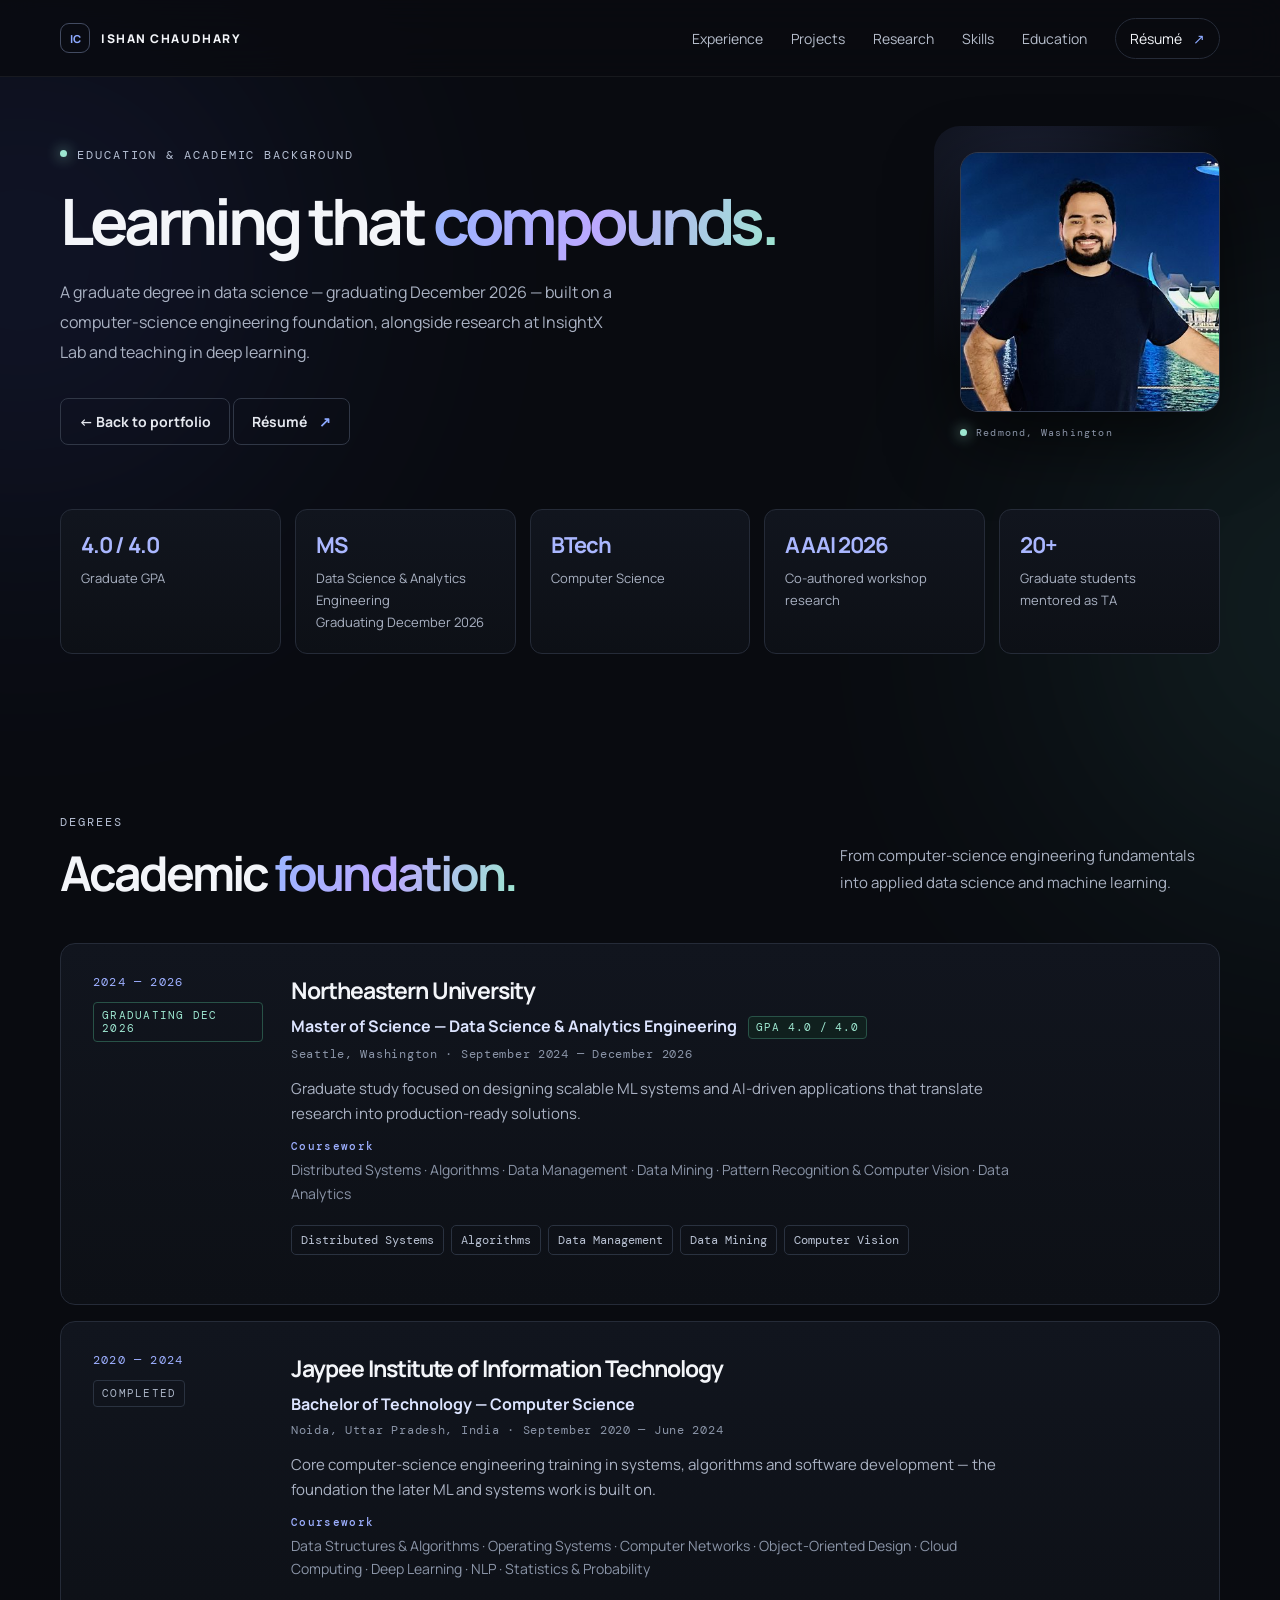
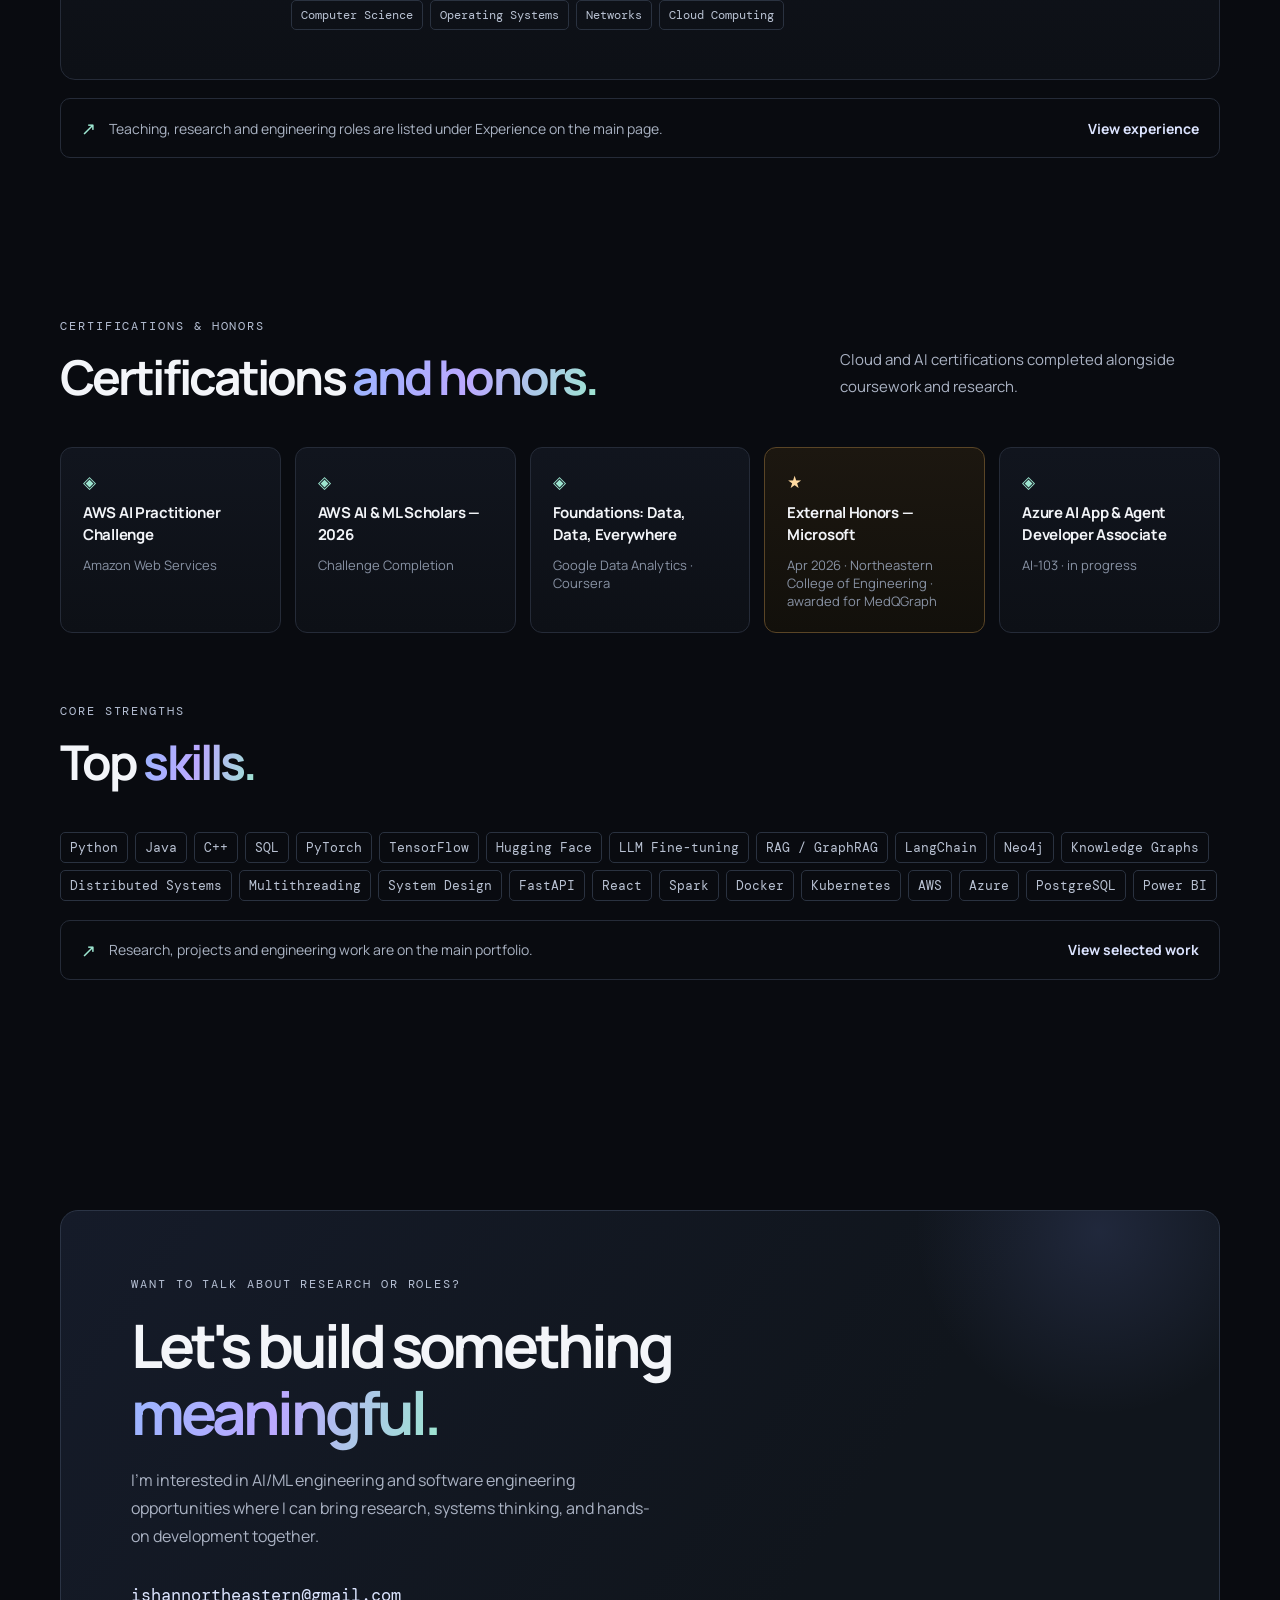
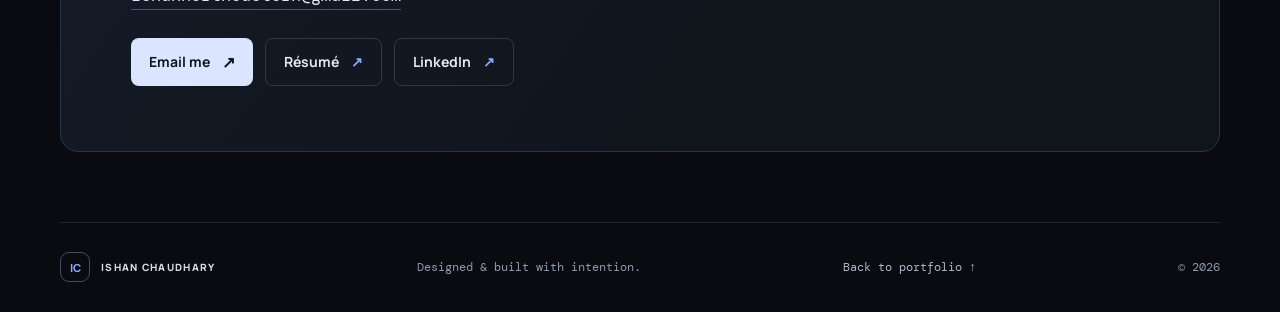
==== commit 21c0e7e8: "Review round 1: correct claims that the sources do not support Works through the fix list in the rev" ====
--- a/education.html
+++ b/education.html
@@ -88,7 +88,7 @@
           <p class="edu-place">Seattle, Washington · September 2024 — December 2026</p>
           <p>Graduate study focused on designing scalable ML systems and AI-driven applications that translate research into production-ready solutions.</p>
           <p class="coursework"><b>Coursework</b> Distributed Systems · Algorithms · Data Management · Data Mining · Pattern Recognition &amp; Computer Vision · Data Analytics</p>
-          <div class="tags"><span>Deep Learning</span><span>Distributed Systems</span><span>Data Mining</span><span>Computer Vision</span><span>Algorithms</span></div>
+          <div class="tags"><span>Distributed Systems</span><span>Algorithms</span><span>Data Management</span><span>Data Mining</span><span>Computer Vision</span></div>
         </div>
       </article>
 
@@ -117,13 +117,13 @@
     <!-- ===== Certifications ===== -->
     <section class="section container" id="certifications">
       <div class="section-head reveal">
-        <div><div class="eyebrow">CERTIFICATIONS &amp; HONORS</div><h2>Credentials, <span class="gradient-text">earned.</span></h2></div>
+        <div><div class="eyebrow">CERTIFICATIONS &amp; HONORS</div><h2>Certifications <span class="gradient-text">and honors.</span></h2></div>
         <p>Cloud and AI certifications completed alongside coursework and research.</p>
       </div>
       <div class="cert-grid">
         <div class="cert-card reveal"><span class="cert-mark">◈</span><b>AWS AI Practitioner Challenge</b><small>Amazon Web Services</small></div>
         <div class="cert-card reveal"><span class="cert-mark">◈</span><b>AWS AI &amp; ML Scholars — 2026</b><small>Challenge Completion</small></div>
-        <div class="cert-card reveal"><span class="cert-mark">◈</span><b>Foundations: Data, Data, Everywhere</b><small>Data fundamentals</small></div>
+        <div class="cert-card reveal"><span class="cert-mark">◈</span><b>Foundations: Data, Data, Everywhere</b><small>Google Data Analytics · Coursera</small></div>
         <div class="cert-card reveal cert-card-award"><span class="cert-mark">★</span><b>External Honors — Microsoft</b><small>Apr 2026 · Northeastern College of Engineering · awarded for MedQGraph</small></div>
         <div class="cert-card reveal"><span class="cert-mark">◈</span><b>Azure AI App &amp; Agent Developer Associate</b><small>AI-103 · in progress</small></div>
       </div>
--- a/styles.css
+++ b/styles.css
@@ -336,3 +336,8 @@
    text at every width; the 3px offset is what centres a 7px dot on a 10px/1.4 line. */
 .eyebrow{align-items:flex-start}
 .status-dot{flex:0 0 auto;margin-top:3px}
+
+/* Author credit under a research card's title. Sits between the heading and the
+   abstract, so it reads as a byline rather than as part of the summary. */
+.research-authors{font:11px var(--mono);color:#8b96ab;letter-spacing:.02em;margin:0 0 12px;line-height:1.7}
+.research-authors b{color:#cdd5e4;font-weight:500}
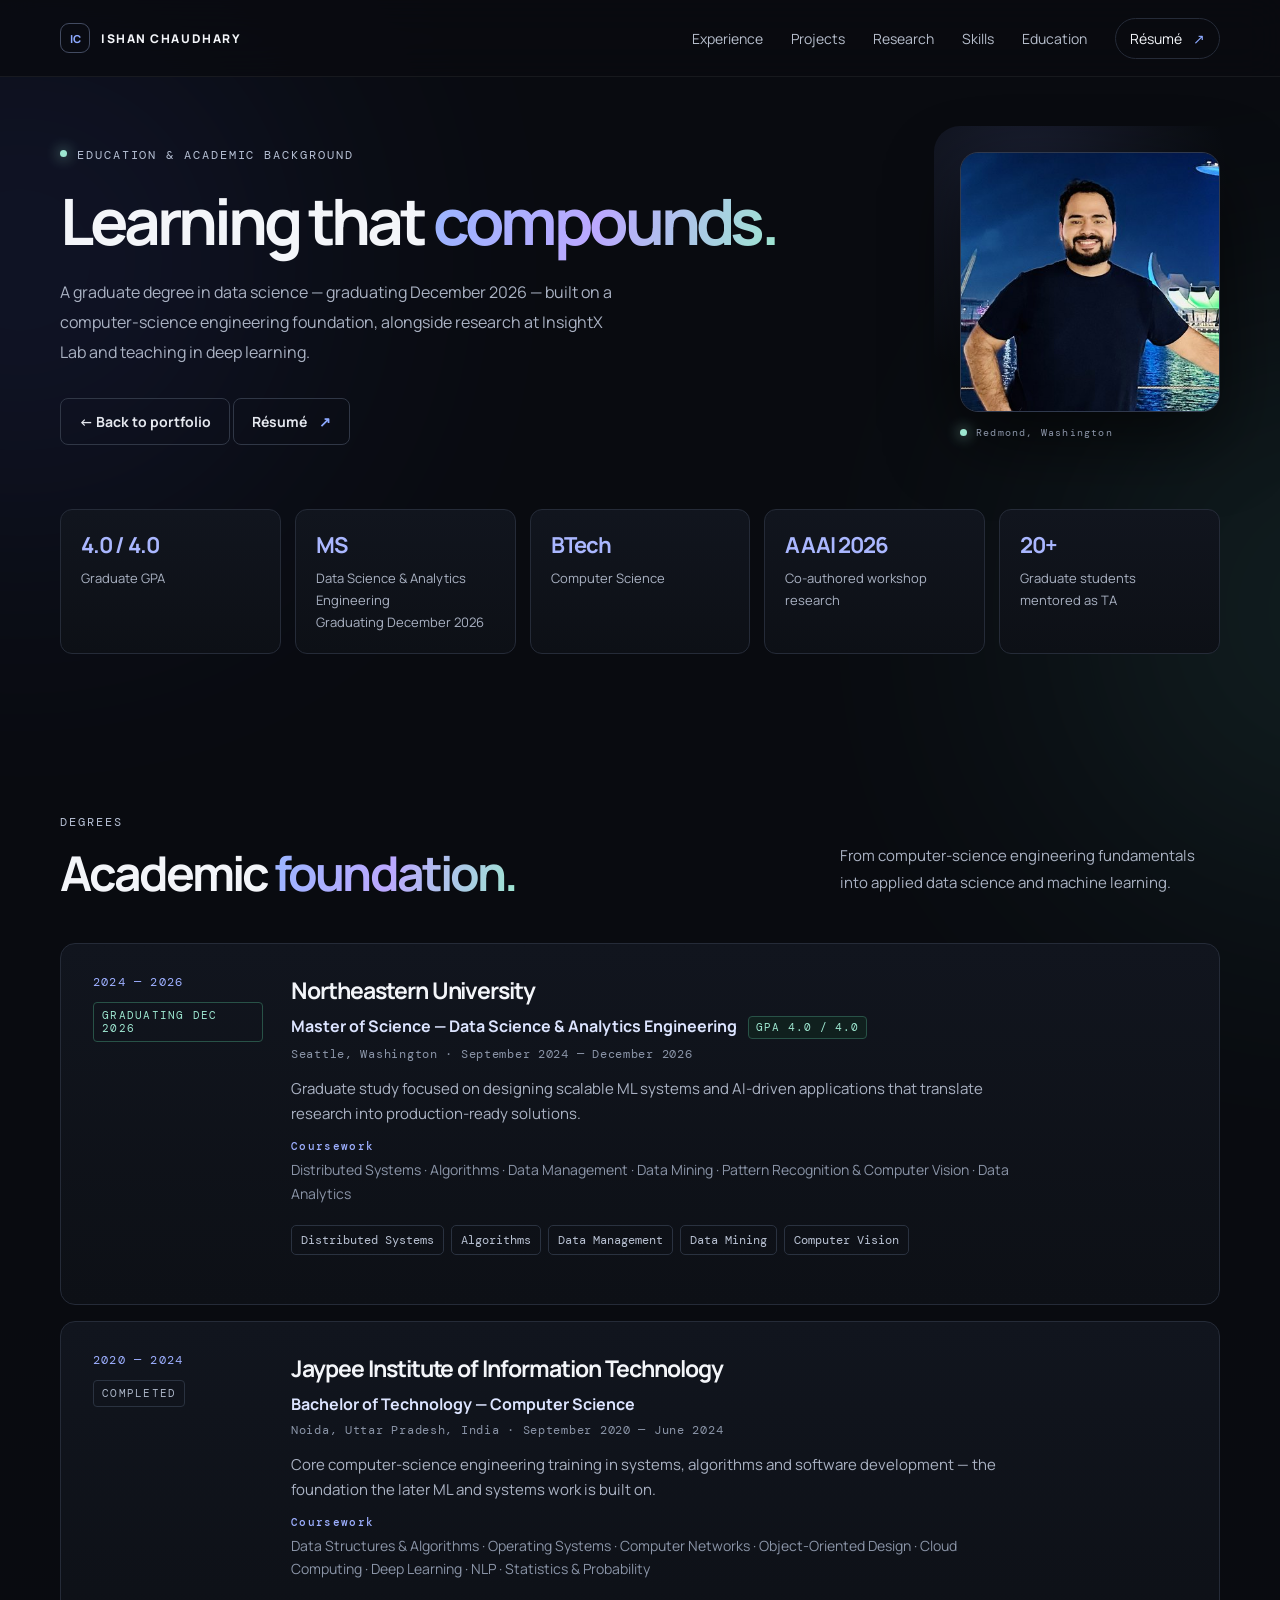
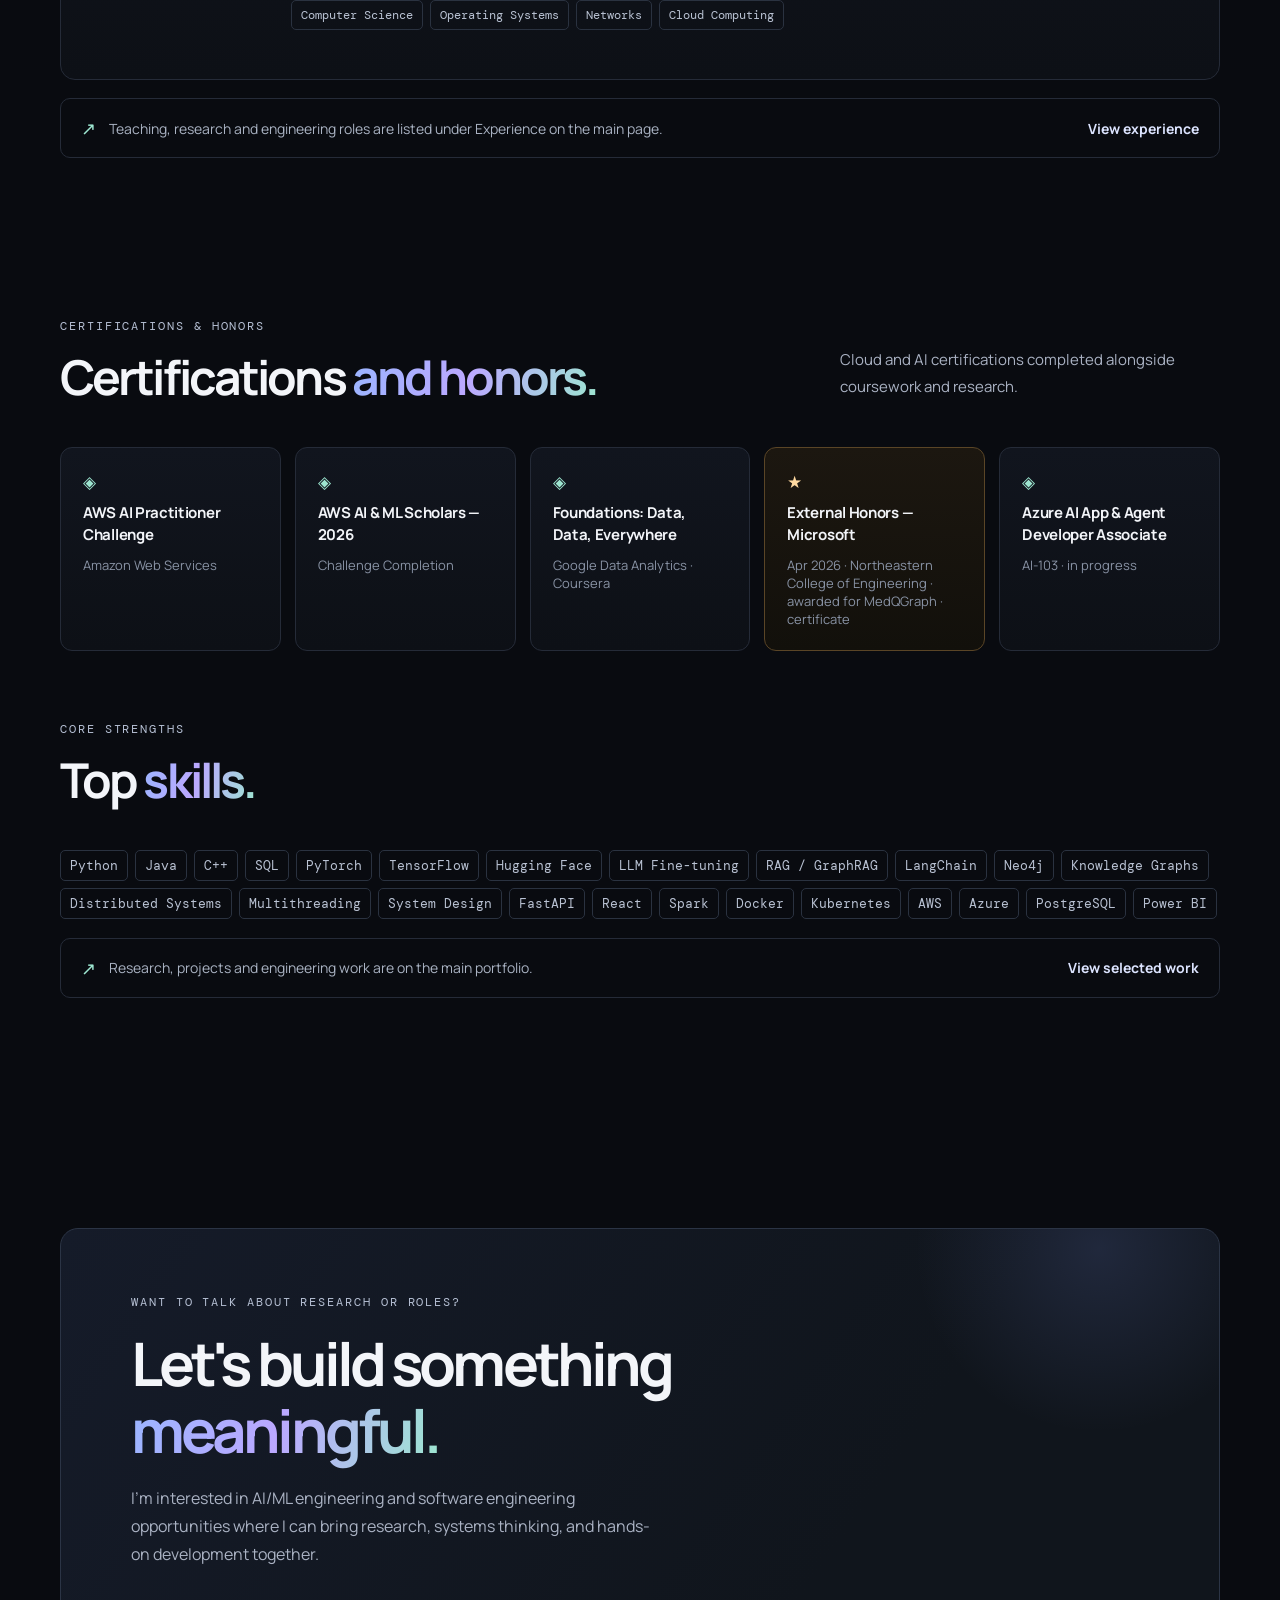
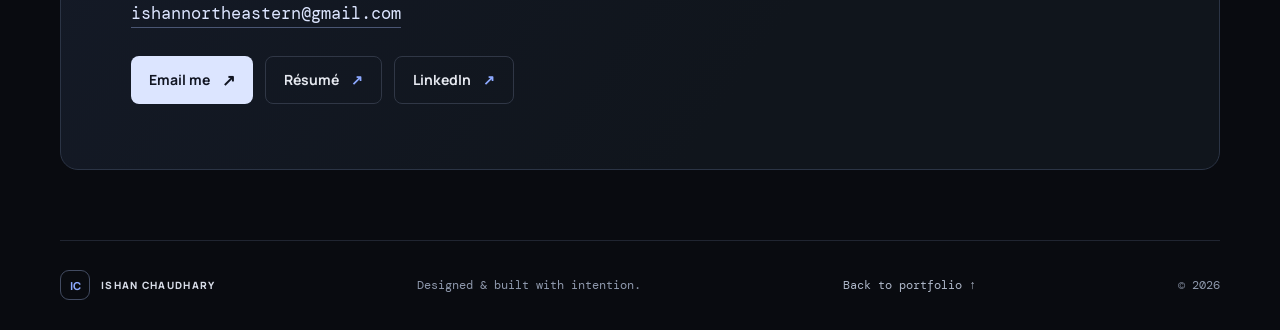
==== commit d059c781: "Host the External Honors certificate instead of linking LinkedIn The credential's only link needed a" ====
--- a/education.html
+++ b/education.html
@@ -124,7 +124,7 @@
         <div class="cert-card reveal"><span class="cert-mark">◈</span><b>AWS AI Practitioner Challenge</b><small>Amazon Web Services</small></div>
         <div class="cert-card reveal"><span class="cert-mark">◈</span><b>AWS AI &amp; ML Scholars — 2026</b><small>Challenge Completion</small></div>
         <div class="cert-card reveal"><span class="cert-mark">◈</span><b>Foundations: Data, Data, Everywhere</b><small>Google Data Analytics · Coursera</small></div>
-        <div class="cert-card reveal cert-card-award"><span class="cert-mark">★</span><b>External Honors — Microsoft</b><small>Apr 2026 · Northeastern College of Engineering · awarded for MedQGraph</small></div>
+        <div class="cert-card reveal cert-card-award"><span class="cert-mark">★</span><b>External Honors — Microsoft</b><small>Apr 2026 · Northeastern College of Engineering · awarded for MedQGraph · <a href="microsoft-external-honors.jpg" target="_blank" rel="noopener noreferrer">certificate</a></small></div>
         <div class="cert-card reveal"><span class="cert-mark">◈</span><b>Azure AI App &amp; Agent Developer Associate</b><small>AI-103 · in progress</small></div>
       </div>
 
--- a/styles.css
+++ b/styles.css
@@ -341,3 +341,8 @@
    abstract, so it reads as a byline rather than as part of the summary. */
 .research-authors{font:11px var(--mono);color:#8b96ab;letter-spacing:.02em;margin:0 0 12px;line-height:1.7}
 .research-authors b{color:#cdd5e4;font-weight:500}
+
+/* A card's body is usually one paragraph, so .project-info p zeroes the margin.
+   Cards that carry a second paragraph need the gap back, or the two run together
+   as one block of text. */
+.project-info p + p,.research-main p + p{margin-top:13px}
